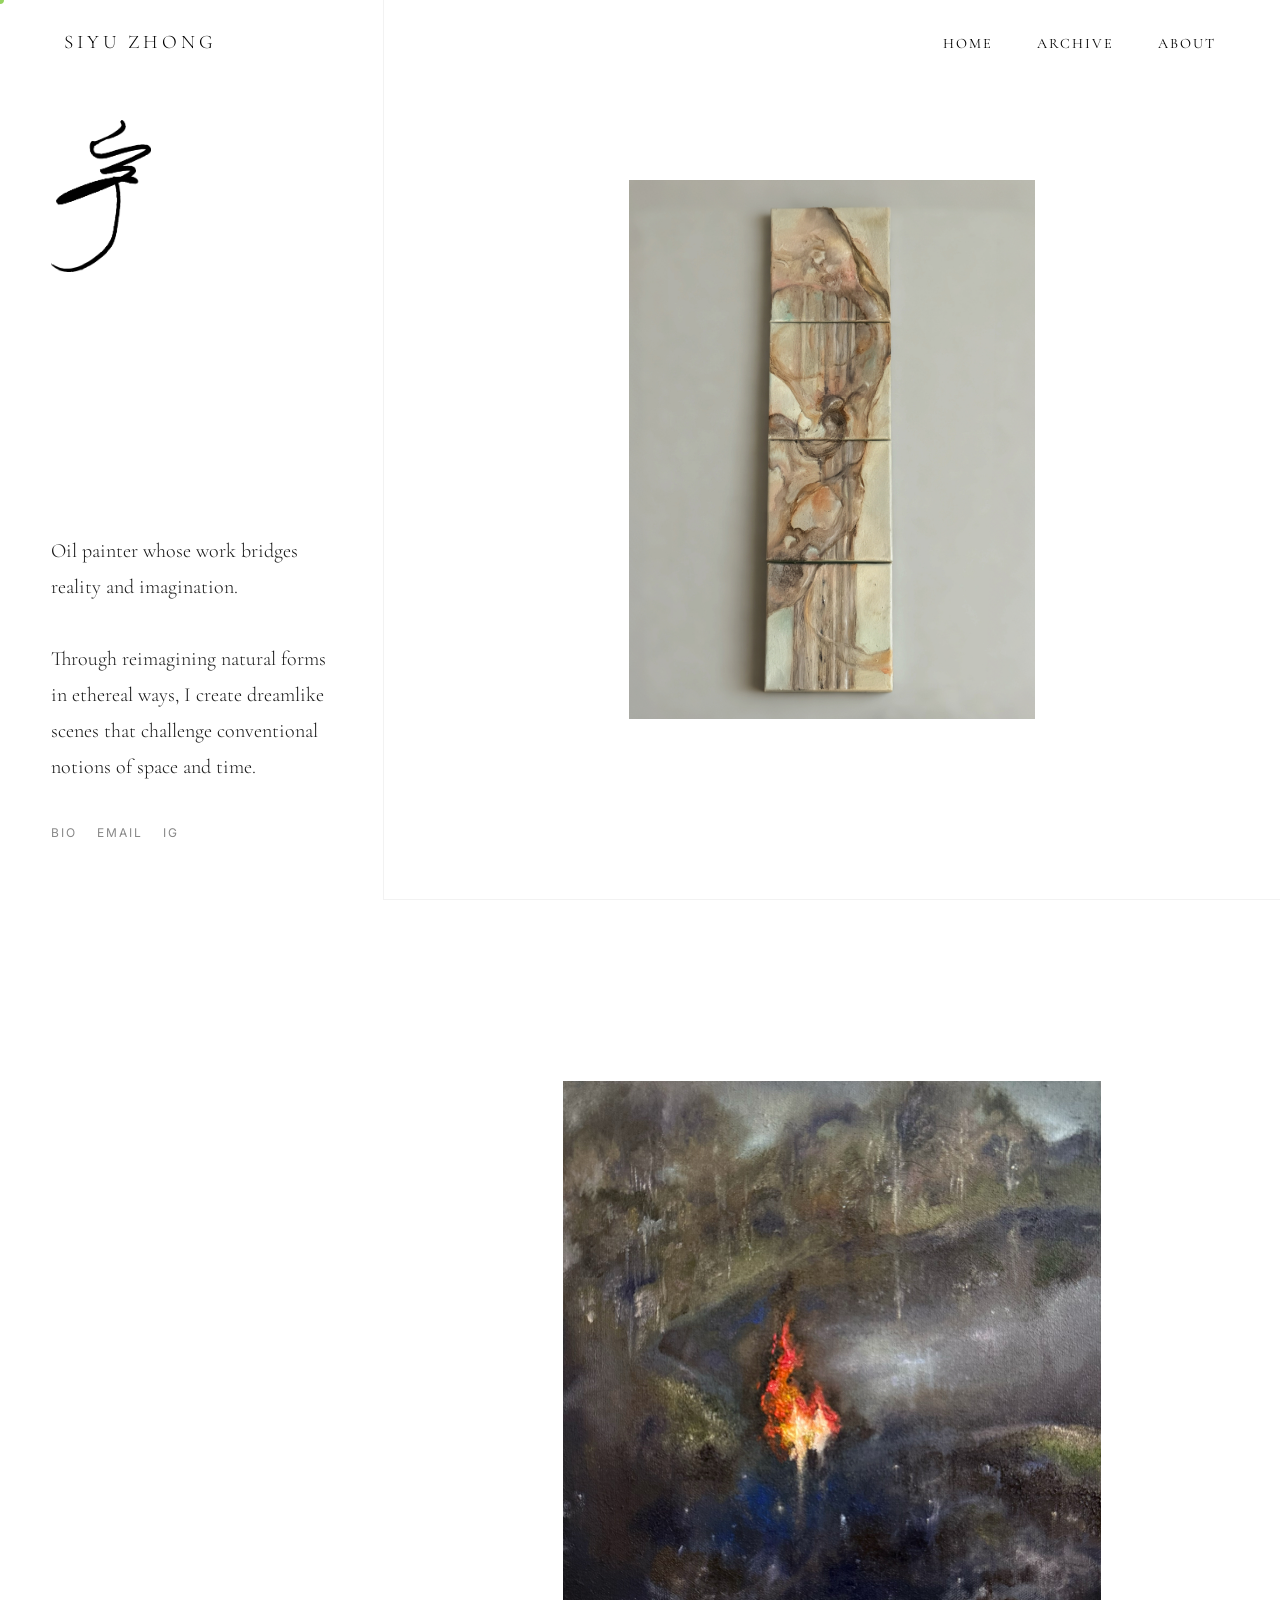
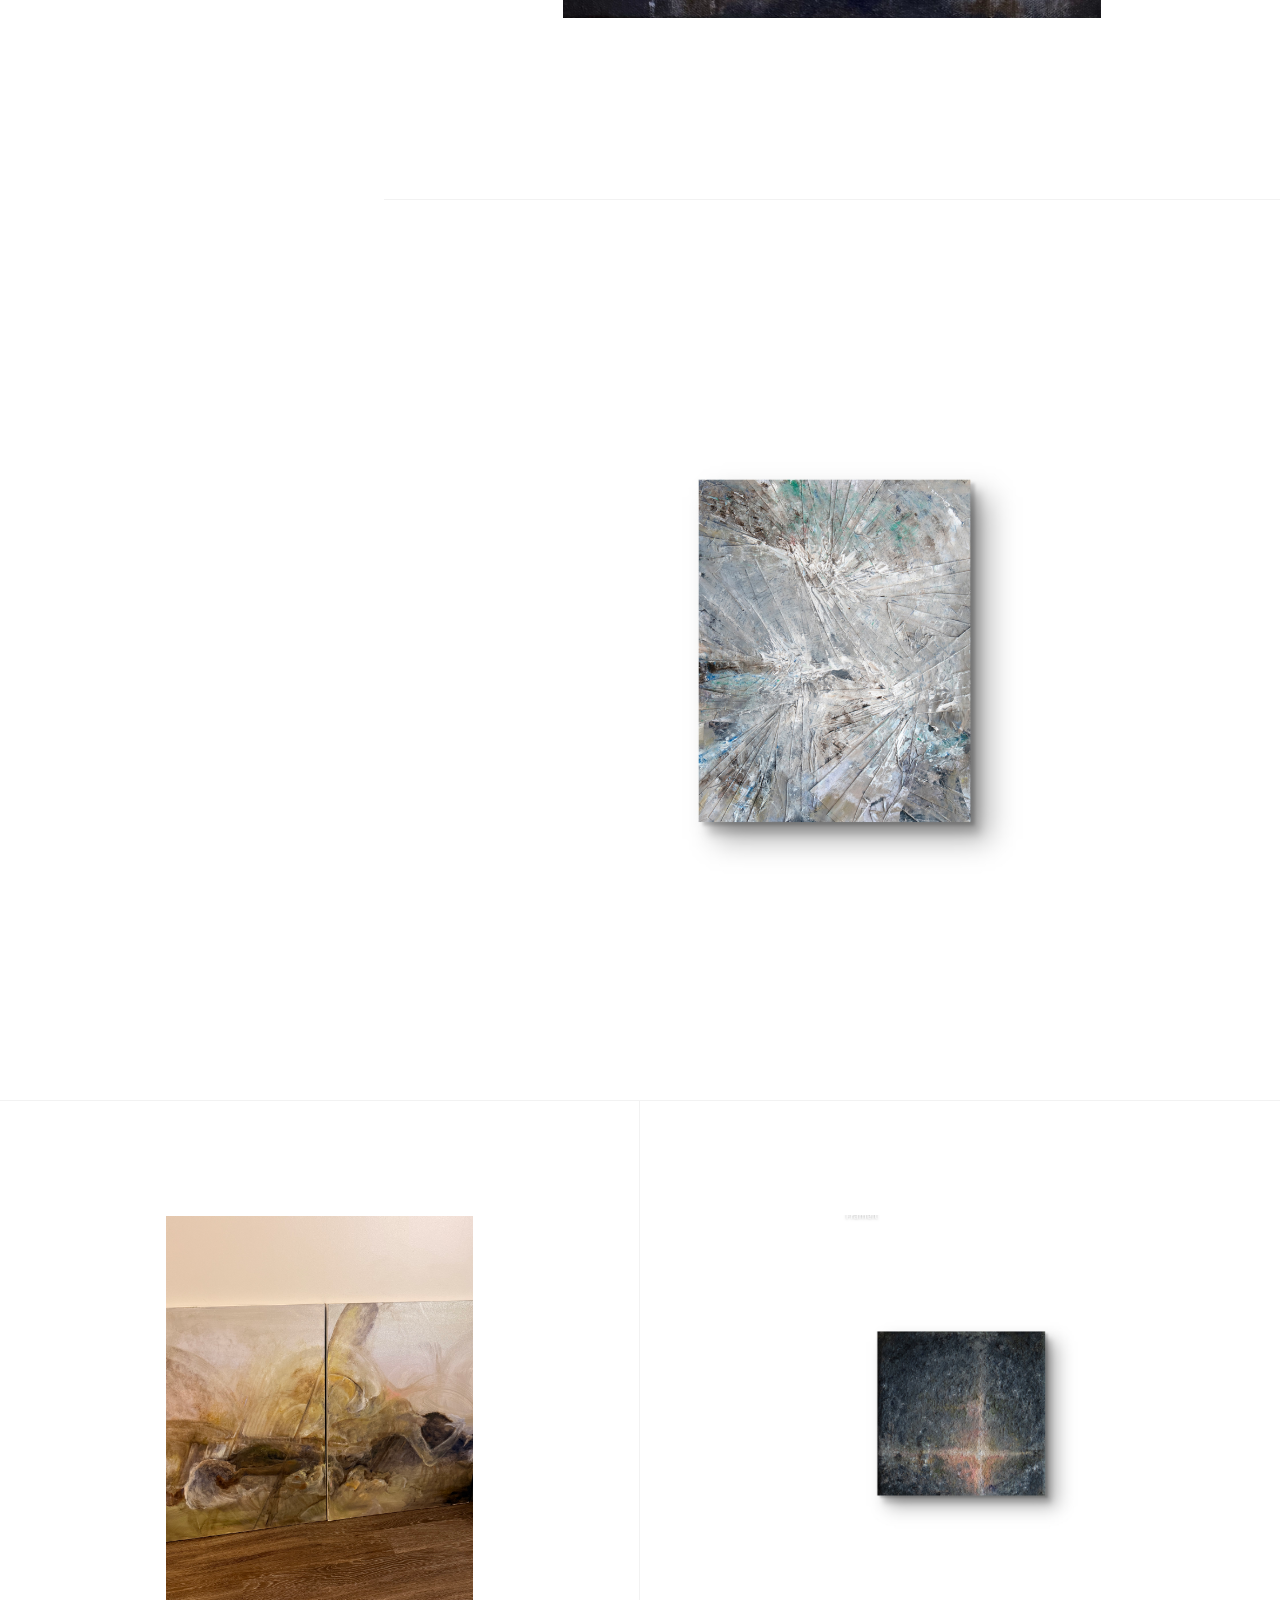
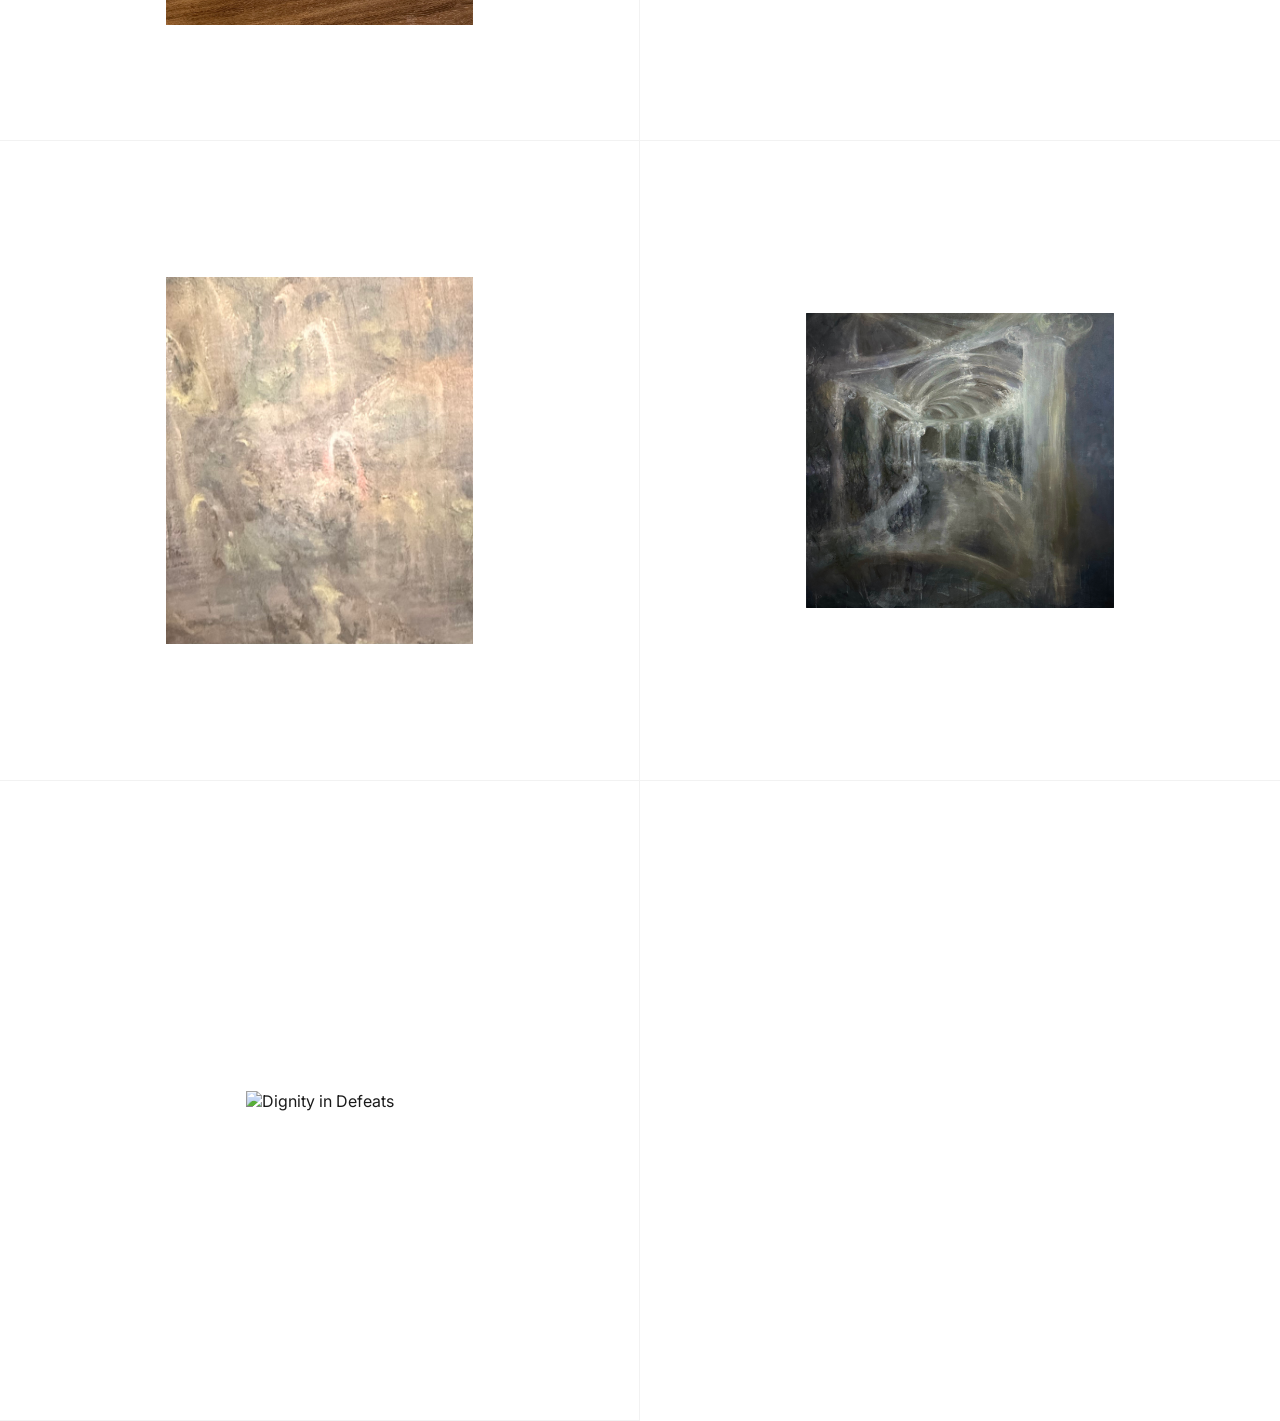
==== gallery.html @ e7efe24b "first commit" ====
<!DOCTYPE html>
<html lang="zh-CN">
<head>
    <meta charset="UTF-8">
    <meta name="viewport" content="width=device-width, initial-scale=1.0">
    <title>Siyu Zhong | Archive</title>
    <link href="https://fonts.googleapis.com/css2?family=Cormorant+Garamond:ital,wght@0,300;0,400;1,300;1,400&family=Inter:wght@300;400&display=swap" rel="stylesheet">
    <link rel="stylesheet" href="style.css">
</head>
<body class="gallery-page">

    <nav class="top-nav">
        <div class="logo">SIYU ZHONG</div>
        <div class="nav-links">
            <a href="index.html">HOME</a>
            <a href="gallery.html" class="transition-link">ARCHIVE</a>
            <a href="index.html#about">ABOUT</a>
        </div>
    </nav>

    <div class="archive-top-section">
        
        <aside class="archive-sidebar">
            <div class="signature-mark">
                <img src="signature.png" alt="Siyu Signature" style="max-width: 100px;">
            </div>
      
            <div class="sidebar-bottom">
                <p class="artist-bio-short">
                    Oil painter whose work bridges reality and imagination.
                    <br><br>
                    Through reimagining natural forms in ethereal ways, I create dreamlike scenes that challenge conventional notions of space and time.
                </p>
                <div class="sidebar-links">
                    <a href="index.html#about">Bio</a>
                    <a href="mailto:hello@siyuzhong.com">Email</a>
                    <a href="#">IG</a>
                </div>
            </div>
        </aside>

        <main class="archive-featured">
            <div class="featured-item">
                <div class="image-wrapper"><img src="Bone and Iris.JPG" alt="Bone and Iris"></div>
                <span class="gallery-caption">Bone and Iris</span>
            </div>
            <div class="featured-item">
                <div class="image-wrapper"><img src="In Rememberance of the Family.jpg" alt="In Remembrance"></div>
                <span class="gallery-caption">In Rememberance of the Family</span>
            </div>
            <div class="featured-item">
                <div class="image-wrapper"><img src="Mud Ice.JPG" alt="Mud Ice"></div>
                <span class="gallery-caption">Mud Ice</span>
            </div>
        </main>

    </div>

    <section class="gallery-grid-container">
        
        <div class="grid-item">
            <div class="image-wrapper"><img src="new death.jpg" alt="New Death"></div>
            <span class="gallery-caption">New Death</span>
        </div>
        <div class="grid-item">
            <div class="image-wrapper"><img src="Pale star 1.JPG" alt="Pale star 1"></div>
            <span class="gallery-caption">Pale star 1</span>
        </div>
        <div class="grid-item">
            <div class="image-wrapper"><img src="texture.jpg" alt="Texture"></div>
            <span class="gallery-caption">texture</span>
            
        </div>
        <div class="grid-item">
            <div class="image-wrapper"><img src="Arches.jpg" alt="Arches"></div>
            <span class="gallery-caption">Arches</span>
        </div>
        <div class="grid-item">
            <div class="image-wrapper"><img src="Dignity in Defeats.jpg" alt="Dignity in Defeats"></div>
            <span class="gallery-caption">Dignity in Defeats</span>
        </div>

    </section>

    <script src="fluid-cursor.js"></script>
    <script>
    document.addEventListener('DOMContentLoaded', () => {
        // Create the cursor and its 3 ripple layers
        const ripple = document.createElement('div');
        ripple.classList.add('ripple-cursor');
        // Add 3 spans inside to act as the multi-layer ripples
        ripple.innerHTML = '<span></span><span></span><span></span>';
        document.body.appendChild(ripple);

        // Make the ripple element follow the mouse perfectly centered
        document.addEventListener('mousemove', (e) => {
            ripple.style.left = e.clientX + 'px';
            ripple.style.top = e.clientY + 'px';
        });

        // Find all clickable things (links and artwork cells)
        const interactables = document.querySelectorAll('a, .grid-item, .featured-item');
        
        // Turn the multi-ripple on when entering, off when leaving
        interactables.forEach(el => {
            el.addEventListener('mouseenter', () => {
                ripple.classList.add('active');
            });
            el.addEventListener('mouseleave', () => {
                ripple.classList.remove('active');
            });
        });
    });
</script>
</body>
</html>
---- style.css ----
:root {
    --bg-color: #FAFAFA;
    --text-dark: #1A1A1A;
    --text-muted: #888888;
    --font-serif: 'Cormorant Garamond', serif;
    --font-sans: 'Inter', sans-serif;
}

* { margin: 0; padding: 0; box-sizing: border-box; }

body { background-color: var(--bg-color); color: var(--text-dark); font-family: var(--font-sans); overflow-x: hidden; }

/* 导航栏 */
.top-nav { position: fixed; top: 0; left: 0; width: 100%; display: flex; justify-content: space-between; align-items: center; padding: 30px 5vw; z-index: 100; mix-blend-mode: difference; color: white; }
.logo { font-family: var(--font-serif); font-size: 1.2rem; letter-spacing: 4px; font-weight: 300;}
.nav-links a { 
    font-family: var(--font-serif); /* Changed to your elegant Serif font */
    font-size: 0.9rem; /* Slightly larger for readability */
    letter-spacing: 2px; 
    text-transform: uppercase;
    color: white; 
    text-decoration: none; 
    margin-left: 40px; 
    transition: opacity 0.3s ease;
}

.nav-links a:hover {
    opacity: 0.6; /* Adds a subtle fade when hovered */
}
/* =========================================
   首页 Hero 
   ========================================= */
.hero { position: relative; width: 100vw; height: 100vh; display: flex; justify-content: center; align-items: center; overflow: hidden; background: #fff;}
#inkCanvas { position: absolute; top: 0; left: 0; width: 100%; height: 100%; z-index: 1; }

.hero-content { 
    position: relative; 
    z-index: 2; 
    text-align: center; 
    pointer-events: none; 
    /* 平滑过渡消失/出现 */
    transition: opacity 0.8s ease, transform 0.8s ease; 
}

/* 当用户往下滚动时触发此类名 */
.hero-content.scrolled-out {
    opacity: 0;
    transform: translateY(-20px);
}

.artist-name { 
    font-family: var(--font-serif); 
    font-size: 2.2rem; /* 变小 */
    font-weight: 300; 
    letter-spacing: 8px; /* 增加字间距，显得更精致 */
    text-transform: uppercase;
    margin-bottom: 1.5rem; 
    color: #222;
}

.hero-quote { 
    font-family: var(--font-serif); 
    font-size: 1.1rem; /* 变小 */
    font-style: italic;
    font-weight: 300;
    line-height: 2; 
    letter-spacing: 2px;
    color: #777; /* 颜色变淡，更有呼吸感 */
}

/* 优雅的向下滚动细线动画 */
.scroll-indicator {
    margin-top: 60px;
    display: flex;
    justify-content: center;
    align-items: center;
    height: 80px; /* 控制线条总高度 */
}

.scroll-line {
    width: 1px;
    height: 100%;
    background-color: rgba(0, 0, 0, 0.1); /* 浅色轨道 */
    position: relative;
    overflow: hidden;
}

.scroll-line::after {
    content: '';
    position: absolute;
    top: 0;
    left: 0;
    width: 100%;
    height: 50%;
    background-color: rgba(75, 75, 75, 0.6); /* 深色流动线段 */
    /* 循环动画 */
    animation: scrollLineLoop 2s infinite cubic-bezier(0.65, 0, 0.35, 1);
}

@keyframes scrollLineLoop {
    0% { top: -50%; }
    100% { top: 100%; }
}

/* =========================================
   空间画廊 (保持不变)
   ========================================= */
.spatial-gallery-section { 
    position: relative; 
    width: 100vw; 
    height: 100vh; 
    background: #f5f3ef; /* Lighter, warm color, almost white */
    overflow: hidden; 
    cursor: grab; 
}
.spatial-gallery-section:active { cursor: grabbing; }
.gallery-instructions { position: absolute; top: 30px; left: 50%; transform: translateX(-50%); z-index: 10; font-size: 0.75rem; letter-spacing: 2px; color: #777; pointer-events: none; text-transform: uppercase;}
.viewport { width: 100%; height: 100%; perspective: 1000px; }
.world { position: relative; width: 100%; height: 100%; transform-style: preserve-3d; transform-origin: center center; transition: transform 0.1s ease-out; }

.artwork { position: absolute; top: 50%; left: 50%; display: flex; flex-direction: column; align-items: center; cursor: pointer; will-change: transform; }
.artwork img { max-height: 50vh; max-width: 40vw; object-fit: contain; box-shadow: 0 20px 50px rgba(0,0,0,0.1); transition: transform 0.4s ease, box-shadow 0.4s ease; pointer-events: none; }
.artwork:hover img { transform: translateY(-10px) scale(1.02); box-shadow: 0 30px 60px rgba(0,0,0,0.15); }
.artwork .caption { font-family: var(--font-serif); margin-top: 15px; font-size: 1.1rem; font-style: italic; opacity: 0; transition: opacity 0.4s ease; color: #444;}
.artwork:hover .caption { opacity: 1; }

/* =========================================
   About 区域 (保持不变)
   ========================================= */
.about-section { padding: 150px 10vw 120px 10vw; background-color: var(--bg-color); display: flex; justify-content: center; }
.about-container { max-width: 760px; text-align: center; }
.section-title { font-family: var(--font-serif); font-size: 2.2rem; margin-bottom: 3rem; font-style: italic; font-weight: 300;}
.about-container p { font-family: var(--font-serif); font-size: 1.25rem; line-height: 1.8; color: var(--text-dark); margin-bottom: 2rem; text-align: justify; font-weight: 300;}
.contact-info { margin-top: 100px; padding-top: 60px; border-top: 1px solid rgba(0, 0, 0, 0.05); }
.email-link { display: block; font-family: var(--font-serif); font-size: 2rem; font-style: italic; color: var(--text-dark); text-decoration: none; margin-bottom: 40px; transition: opacity 0.3s ease; }
.email-link:hover { opacity: 0.5; }
.social-links { display: flex; justify-content: center; gap: 40px; }
.social-links a { font-family: var(--font-sans); font-size: 0.75rem; letter-spacing: 2px; color: var(--text-muted); text-decoration: none; text-transform: uppercase; transition: color 0.3s ease; }
.social-links a:hover { color: var(--text-dark); }
.reveal-text { opacity: 0; transform: translateY(30px); transition: opacity 1s ease-out, transform 1s ease-out; }
.reveal-text.active { opacity: 1; transform: translateY(0); }

/* =========================================
   画作详情弹窗 (保持不变)
   ========================================= */
.artwork-modal { position: fixed; top: 0; left: 0; width: 100vw; height: 100vh; background-color: #FFFFFF; z-index: 1000; display: flex; opacity: 0; pointer-events: none; transition: opacity 0.5s ease; }
.artwork-modal.active { opacity: 1; pointer-events: auto; }
.close-modal-btn { position: absolute; top: 40px; right: 5vw; background: none; border: none; font-family: var(--font-sans); font-size: 0.75rem; letter-spacing: 2px; color: var(--text-dark); cursor: pointer; z-index: 1001; transition: opacity 0.3s ease; text-transform: uppercase;}
.close-modal-btn:hover { opacity: 0.5; }
.modal-split-container { display: flex; width: 100%; height: 100%; }
.modal-left { flex: 1.2; height: 100%; display: flex; justify-content: center; align-items: center; padding: 60px; background-color: #FAFAFA; }
.modal-left img { max-width: 100%; max-height: 85vh; object-fit: contain; box-shadow: 0 30px 60px rgba(0,0,0,0.08); }
.modal-right { flex: 0.8; height: 100%; display: flex; flex-direction: column; justify-content: center; padding: 60px 8vw 60px 4vw; }
.modal-title { font-family: var(--font-serif); font-size: 2.2rem; font-style: italic; font-weight: 300; margin-bottom: 60px; color: var(--text-dark); }
.info-table { width: 100%; border-top: 1px solid rgba(0,0,0,0.05); }
.info-row { display: flex; padding: 20px 0; border-bottom: 1px solid rgba(0,0,0,0.05); font-family: var(--font-sans); font-size: 0.85rem; letter-spacing: 1px;}
.info-label { flex: 1; color: var(--text-muted); text-transform: uppercase; font-size: 0.75rem;}
.info-value { flex: 2; color: var(--text-dark); }

@media (max-width: 900px) {
    .modal-split-container { flex-direction: column; overflow-y: auto; }
    .modal-left { padding: 80px 20px 40px 20px; flex: none; height: auto; }
    .modal-right { padding: 40px 20px 80px 20px; flex: none; }
    .close-modal-btn { background: rgba(255,255,255,0.9); padding: 10px 15px; border-radius: 50px; }
}

/* =========================================
   Fluid Cursor Overlay
   ========================================= */
#fluidCursor {
    position: fixed;
    top: 0;
    left: 0;
    width: 100vw;
    height: 100vh;
    pointer-events: none; /* Let clicks pass through to the website */
    z-index: 9999; /* Keep it above everything but the modal */
    mix-blend-mode: multiply; /* Gives it an inky, watercolor blend */
}
/* =========================================
   Structured Gallery Page Layout (Hybrid Layout)
   ========================================= */
body.gallery-page {
    display: block; /* Switched to block so sections stack vertically */
    background-color: #FFFFFF; 
    overflow-x: hidden;
}

/* 1. Top Section Wrapper */
.archive-top-section {
    display: flex;
    width: 100vw;
    border-bottom: 1px solid rgba(0,0,0,0.05); /* Divider before the grid starts */
}

/* 2. Sticky Sidebar */
.archive-sidebar {
    width: 30vw;
    height: 100vh;
    position: sticky; /* Keeps it on screen while the right side scrolls */
    top: 0;
    padding: 120px 4vw 60px 4vw; /* 120px top padding ensures it sits below the top nav */
    display: flex;
    flex-direction: column;
    justify-content: space-between;
    border-right: 1px solid rgba(0,0,0,0.05);
    background-color: #FFFFFF;
}

/* Updated Typography to match 'About' section in index.html */
.artist-bio-short {
    font-family: var(--font-serif);
    font-size: 1.25rem;
    line-height: 1.8;
    color: var(--text-dark);
    margin-bottom: 40px;
    font-weight: 300;
}

.sidebar-links {
    display: flex;
    gap: 20px;
}

.sidebar-links a {
    font-family: var(--font-sans);
    font-size: 0.75rem;
    text-transform: uppercase;
    letter-spacing: 2px;
    color: var(--text-muted);
    text-decoration: none;
    transition: color 0.3s ease;
}

.sidebar-links a:hover {
    color: var(--text-dark);
}

/* 3. Featured Scrollable Column (First 3 Artworks) */
.archive-featured {
    width: 70vw;
    display: flex;
    flex-direction: column;
}

.featured-item {
    width: 100%;
    min-height: 100vh; /* Ensures each artwork gets full screen focus */
    display: flex;
    justify-content: center;
    align-items: center;
    padding: 120px 5vw;
    border-bottom: 1px solid rgba(0,0,0,0.05);
}

.featured-item:last-child {
    border-bottom: none; /* Prevents double borders where the grid starts */
}

/* 4. The 2-Column Grid (Remaining Artworks) */
.gallery-grid-container {
    width: 100vw;
    display: grid;
    grid-template-columns: repeat(2, 1fr);
}

.grid-item {
    border-bottom: 1px solid rgba(0,0,0,0.05);
    border-right: 1px solid rgba(0,0,0,0.05);
    padding: 100px; 
    display: flex;
    justify-content: center;
    align-items: center;
    aspect-ratio: 1 / 1; 
}

.grid-item:nth-child(2n) {
    border-right: none;
}

/* 5. Shared Image Styling */
.image-wrapper {
    width: 100%;
    height: 100%;
    display: flex;
    justify-content: center;
    align-items: center;
}

.image-wrapper img {
    max-width: 70%;
    max-height: 60vh; /* Prevents extremely tall paintings from overflowing */
    object-fit: contain;
    /* box-shadow: 0 15px 40px rgba(0,0,0,0.06); */
    transition: transform 0.6s cubic-bezier(0.165, 0.84, 0.44, 1);
}

.image-wrapper:hover img {
    transform: scale(1.05); 
}

/* 6. Responsive Adjustments for Mobile */
@media (max-width: 900px) {
    .archive-top-section { flex-direction: column; }
    .archive-sidebar { 
        width: 100%; 
        height: auto; 
        position: relative; /* Turns off sticky on mobile */
        padding: 120px 5vw 60px 5vw; 
        border-right: none; 
        border-bottom: 1px solid rgba(0,0,0,0.05); 
    }
    .archive-featured { width: 100%; }
    .gallery-grid-container { grid-template-columns: 1fr; }
    .grid-item { 
        border-right: none; 
        aspect-ratio: auto; 
        min-height: 80vh; 
        padding: 60px 5vw; 
    }
}
/* =========================================
   Artwork Hover Captions
   ========================================= */
.featured-item, .grid-item {
    position: relative; /* This anchors the caption to the bottom-left of the cell */
}

.gallery-caption {
    position: absolute;
    bottom: 40px;
    left: 40px;
    font-family: var(--font-serif);
    font-style: italic;
    font-size: 1.1rem;
    color: var(--text-muted);
    letter-spacing: 1px;
    opacity: 0;
    transform: translateX(-15px); /* Starts slightly to the left */
    transition: opacity 0.5s ease, transform 0.5s cubic-bezier(0.165, 0.84, 0.44, 1);
    pointer-events: none; /* Prevents the text from interfering with the mouse hover */
    z-index: 10;
}

/* Trigger the caption to appear when hovering over the cell */
.featured-item:hover .gallery-caption,
.grid-item:hover .gallery-caption {
    opacity: 1;
    transform: translateX(0); /* Slides into place smoothly */
}

/* =========================================
   Rippling Interactive Cursor (Multi-Layer)
   ========================================= */
a:hover, .featured-item:hover, .grid-item:hover {
    cursor: none;
}

.ripple-cursor {
    position: fixed;
    top: 0;
    left: 0;
    width: 8px; /* Much smaller initial dot */
    height: 8px;
    background-color: #95d35f; /* Matches the dark ink */
    border-radius: 50%;
    pointer-events: none;
    transform: translate(-50%, -50%);
    z-index: 999999;
    transition: opacity 0.5s ease;
}

/* The invisible rings inside the cursor waiting to ripple */
.ripple-cursor span {
    position: absolute;
    top: 50%;
    left: 50%;
    width: 100%;
    height: 100%;
    border: 0.6px solid #d35656; /* Matches the ink color */
    border-radius: 50%;
    transform: translate(-50%, -50%);
    opacity: 0;
}

/* When hovering over an artwork/link, animate the rings with staggered delays */
.ripple-cursor.active span:nth-child(1) {
    animation: multiRipple 3s infinite cubic-bezier(0.165, 0.84, 0.44, 1);
    animation-delay: 0s;
}

.ripple-cursor.active span:nth-child(2) {
    animation: multiRipple 3s infinite cubic-bezier(0.165, 0.84, 0.44, 1);
    animation-delay: 0.8s; /* Second ripple starts slightly later */
}

.ripple-cursor.active span:nth-child(3) {
    animation: multiRipple 3s infinite cubic-bezier(0.165, 0.84, 0.44, 1);
    animation-delay: 1.3s; /* Third ripple starts last */
}

/* The expansion and fade effect */
@keyframes multiRipple {
    0% { 
        width: 8px; 
        height: 8px; 
        opacity: 0.6; 
    }
    100% { 
        width: 60px; /* How large the ripple gets */
        height: 60px; 
        opacity: 0; 
    }
}

/* =========================================
   Page Transition Overlay
   ========================================= */
.page-transition-overlay {
    position: fixed;
    top: 0;
    left: 0;
    width: 100vw;
    height: 100vh;
    background-color: #FAFAFA; /* Matches your pure/warm white */
    z-index: 999999; /* Above absolutely everything */
    pointer-events: none; /* Allows clicking through when invisible */
    opacity: 1; /* Starts opaque on load */
    transition: opacity 0.5s cubic-bezier(0.65, 0, 0.35, 1);
}

.page-transition-overlay.hidden {
    opacity: 0;
}
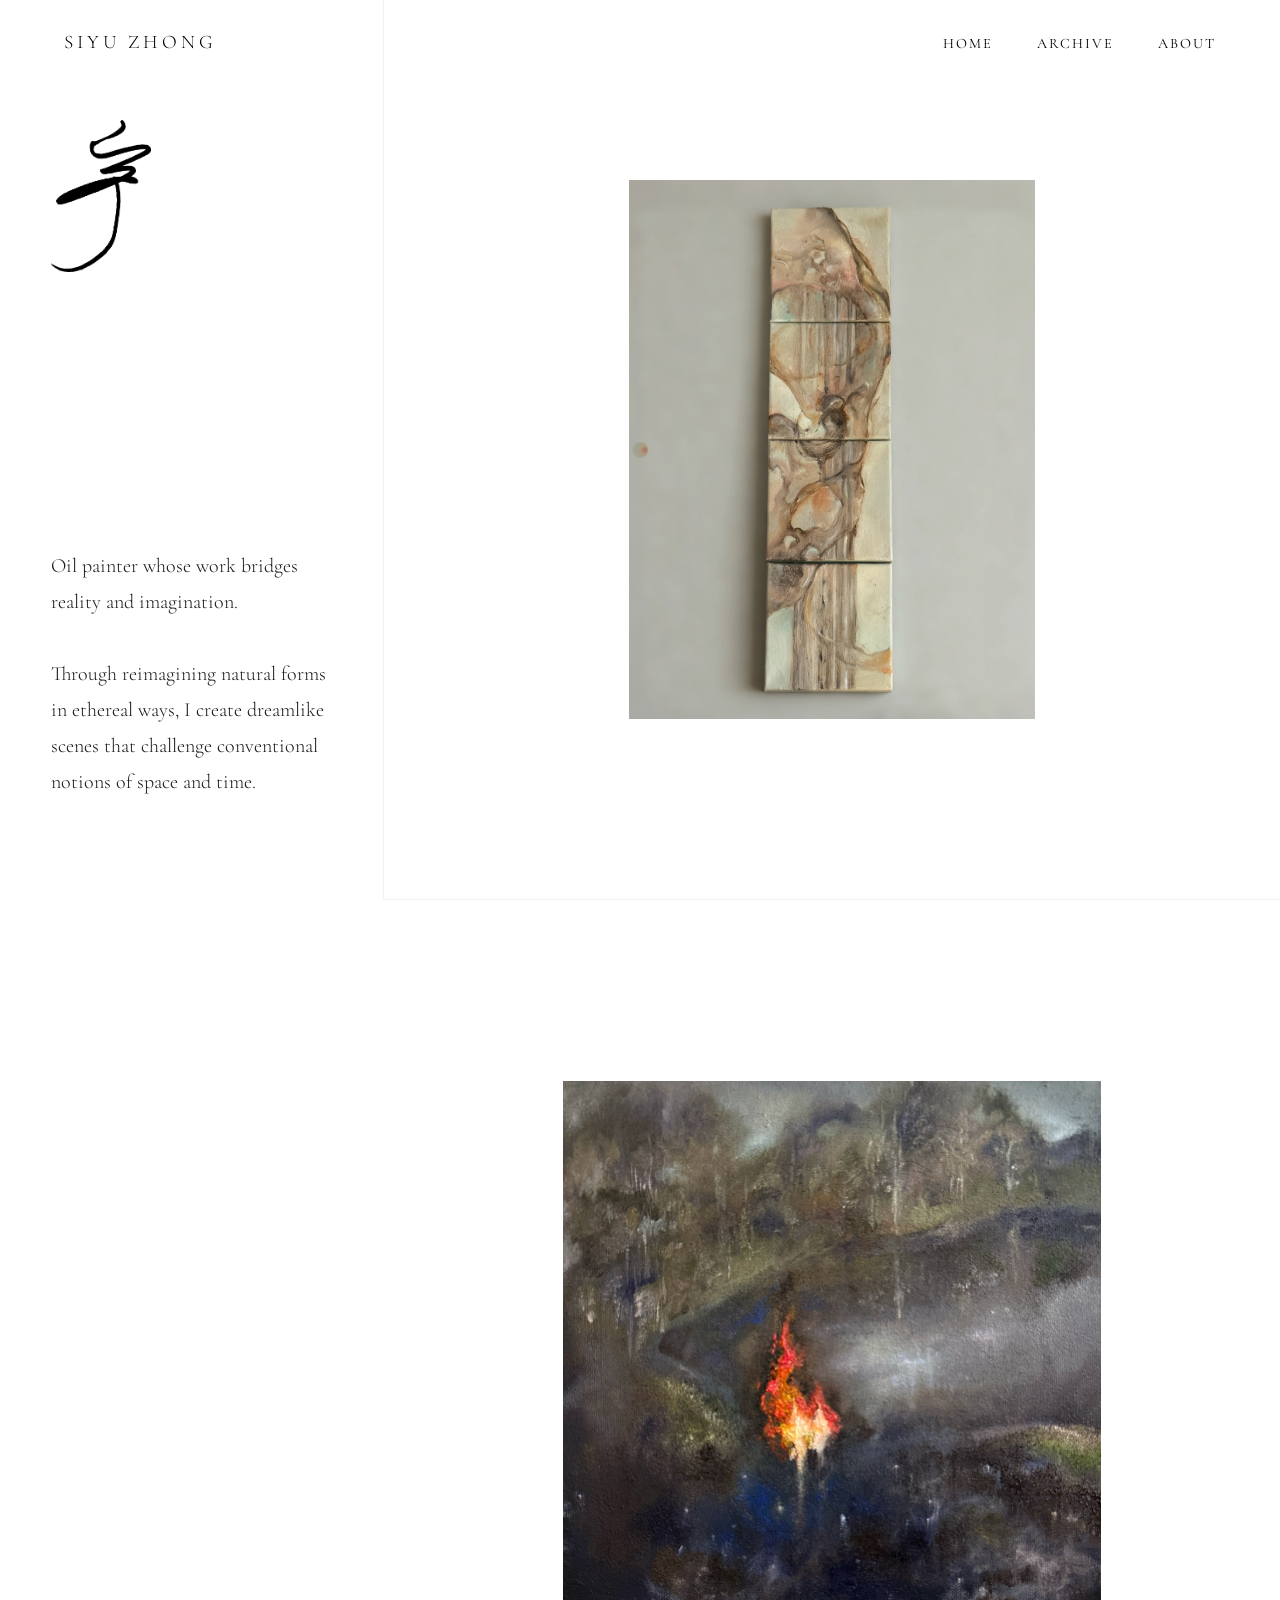
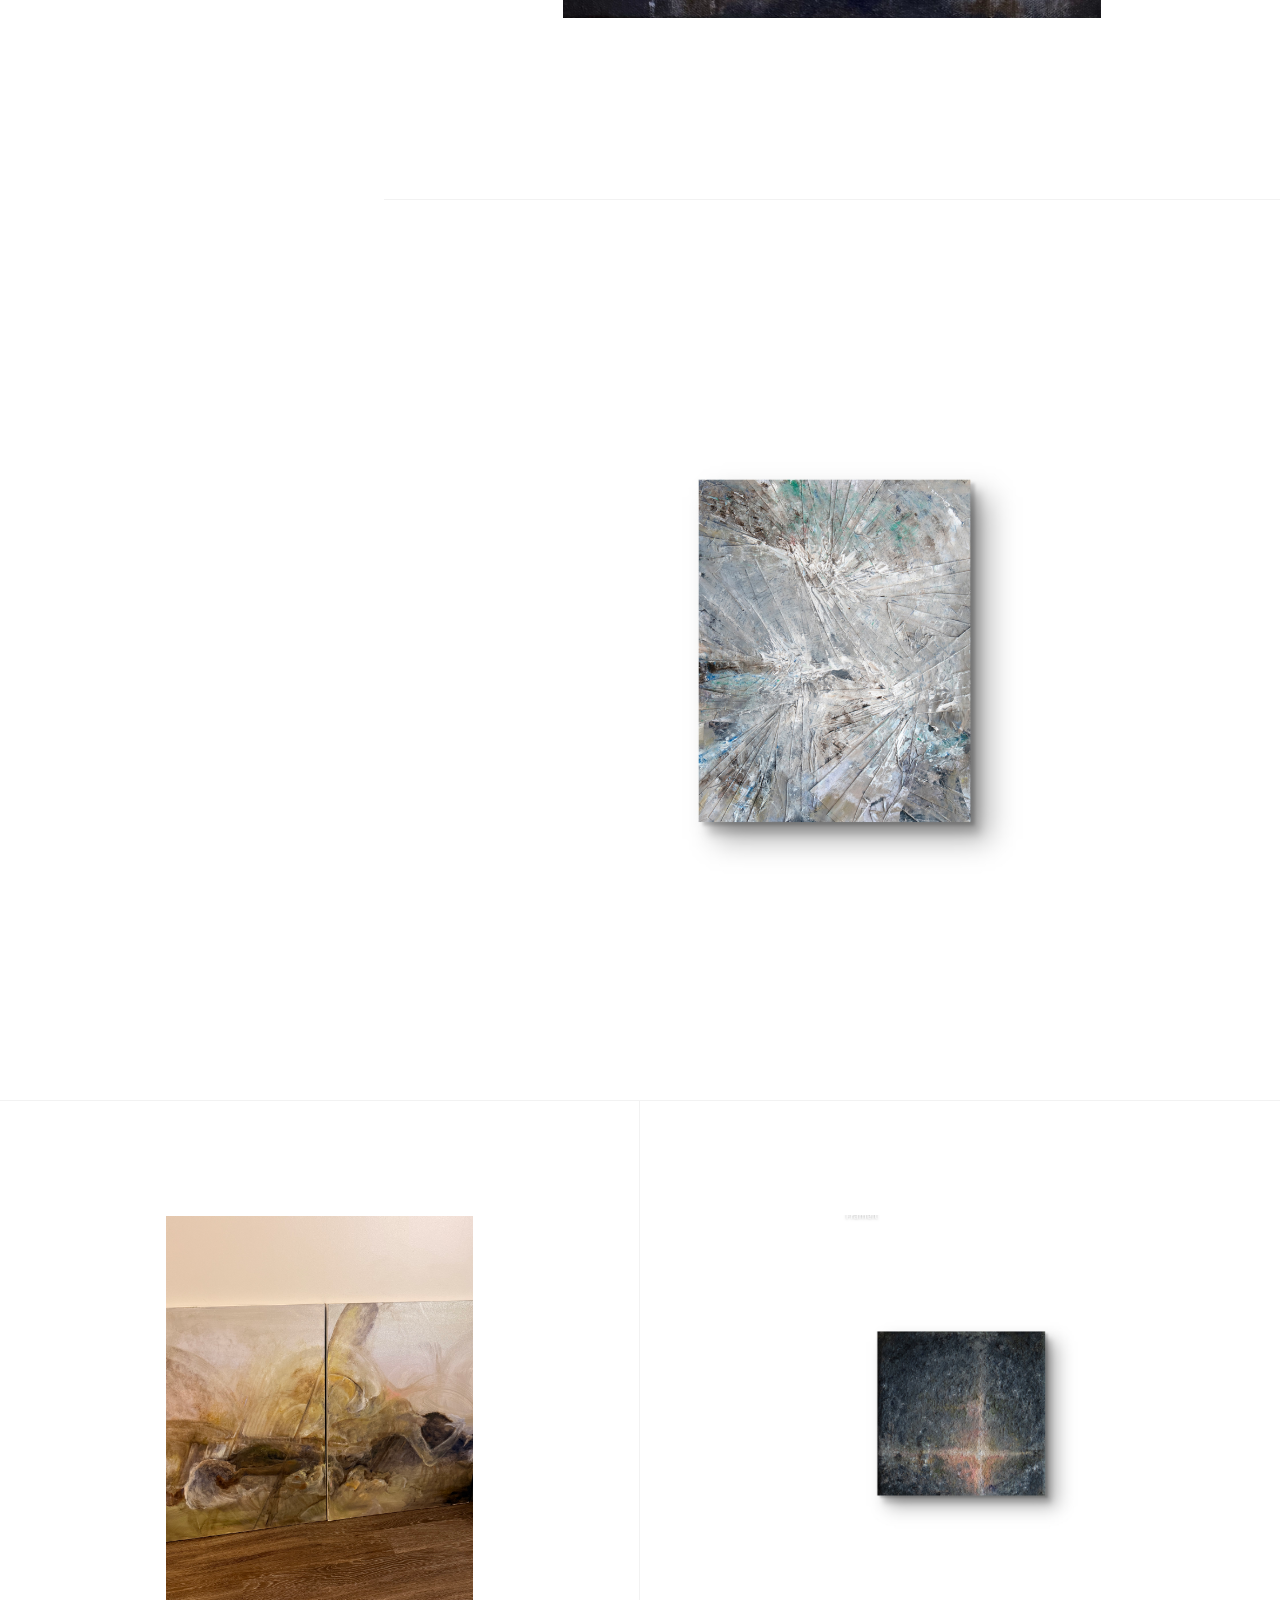
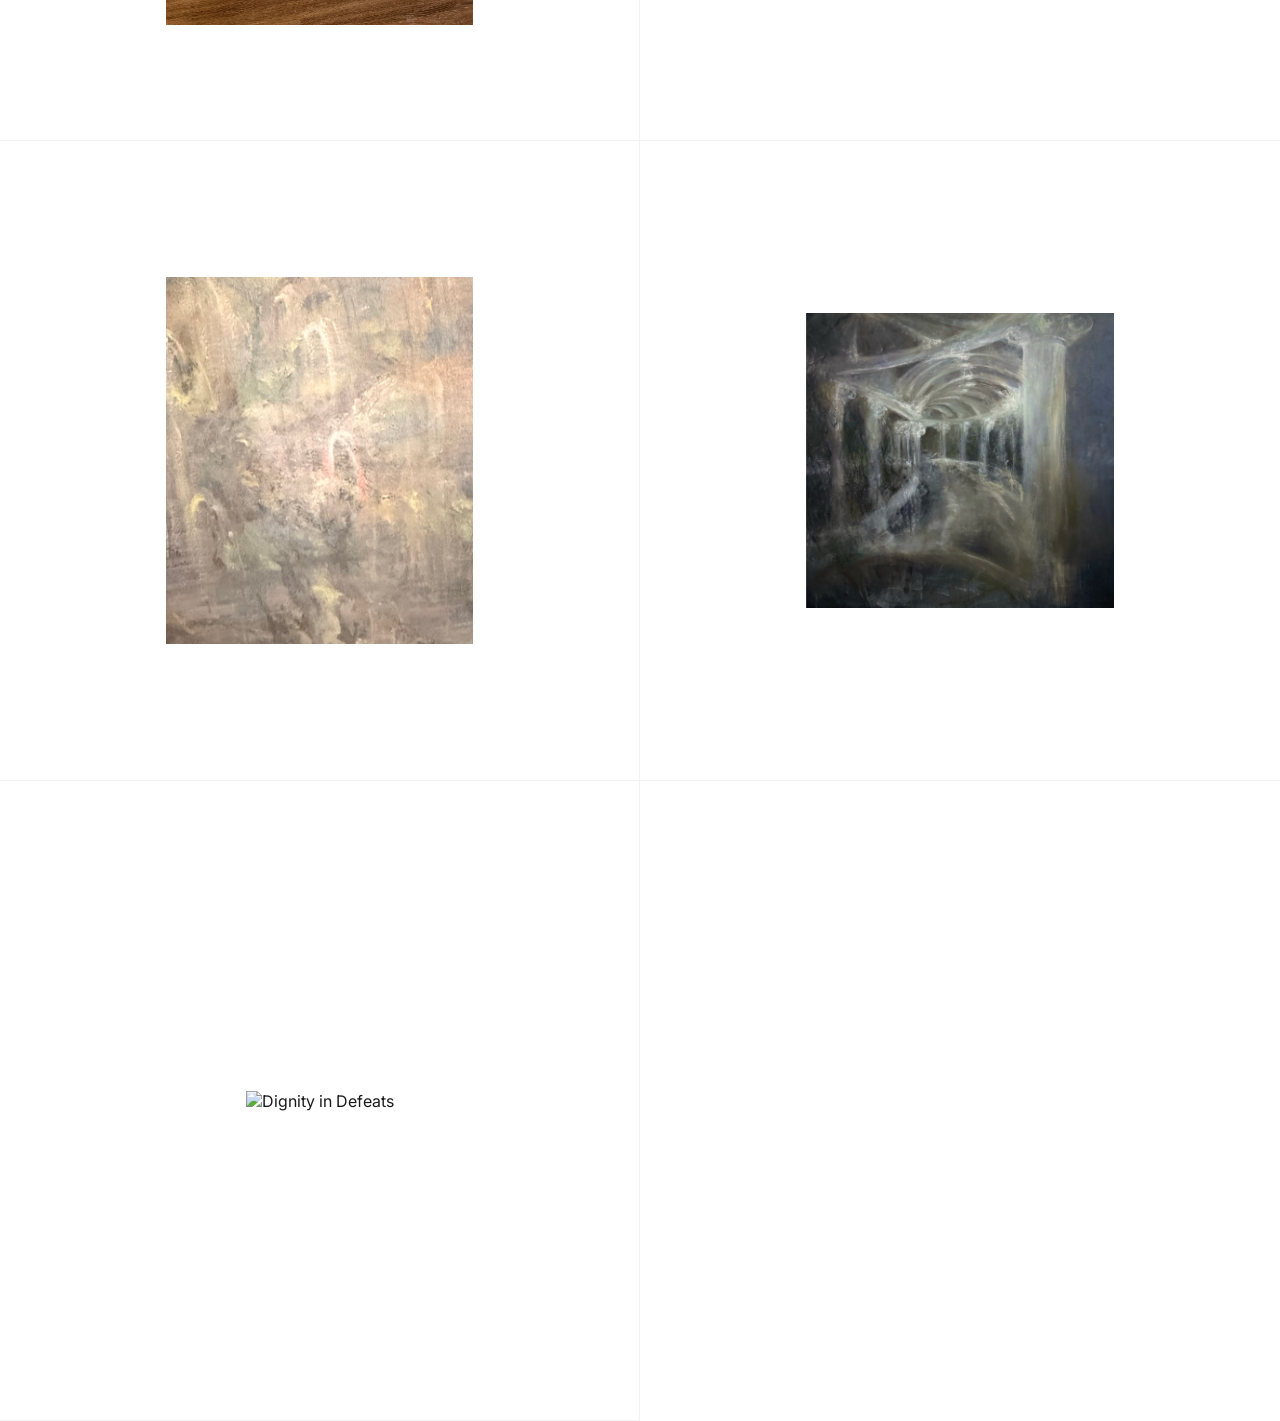
==== commit eecf6a60: "update homepage" ====
--- a/gallery.html
+++ b/gallery.html
@@ -31,24 +31,23 @@
                     <br><br>
                     Through reimagining natural forms in ethereal ways, I create dreamlike scenes that challenge conventional notions of space and time.
                 </p>
-                <div class="sidebar-links">
-                    <a href="index.html#about">Bio</a>
-                    <a href="mailto:hello@siyuzhong.com">Email</a>
-                    <a href="#">IG</a>
-                </div>
             </div>
         </aside>
 
         <main class="archive-featured">
-            <div class="featured-item">
+            <div class="featured-item artwork-trigger" 
+                data-title="Bone and Iris" 
+                data-medium="Oil on Canvas" 
+                data-size="40 in x 15 in" 
+                data-year="2024">
                 <div class="image-wrapper"><img src="Bone and Iris.JPG" alt="Bone and Iris"></div>
                 <span class="gallery-caption">Bone and Iris</span>
             </div>
-            <div class="featured-item">
+            <div class="featured-item artwork-trigger">
                 <div class="image-wrapper"><img src="In Rememberance of the Family.jpg" alt="In Remembrance"></div>
                 <span class="gallery-caption">In Rememberance of the Family</span>
             </div>
-            <div class="featured-item">
+            <div class="featured-item artwork-trigger">
                 <div class="image-wrapper"><img src="Mud Ice.JPG" alt="Mud Ice"></div>
                 <span class="gallery-caption">Mud Ice</span>
             </div>
@@ -58,59 +57,85 @@
 
     <section class="gallery-grid-container">
         
-        <div class="grid-item">
+        <div class="grid-item artwork-trigger"
+            data-title="New Death" 
+            data-medium="Oil on Canvas / Diptych" 
+            data-size="72 in x 48 in" 
+            data-year="2024">
             <div class="image-wrapper"><img src="new death.jpg" alt="New Death"></div>
             <span class="gallery-caption">New Death</span>
         </div>
-        <div class="grid-item">
+        
+        <div class="grid-item artwork-trigger"
+            data-title="Pale star" 
+            data-medium="Oil on Canvas / Diptych" 
+            data-size="72 in x 48 in" 
+            data-year="2024">
             <div class="image-wrapper"><img src="Pale star 1.JPG" alt="Pale star 1"></div>
             <span class="gallery-caption">Pale star 1</span>
         </div>
-        <div class="grid-item">
+        <div class="grid-item artwork-trigger"
+            data-title="Texture" 
+            data-medium="Oil on Canvas / Diptych" 
+            data-size="72 in x 48 in" 
+            data-year="2024">
             <div class="image-wrapper"><img src="texture.jpg" alt="Texture"></div>
             <span class="gallery-caption">texture</span>
             
         </div>
-        <div class="grid-item">
+        <div class="grid-item artwork-trigger"
+            data-title="Arches" 
+            data-medium="Oil on Canvas / Diptych" 
+            data-size="72 in x 48 in" 
+            data-year="2024">
             <div class="image-wrapper"><img src="Arches.jpg" alt="Arches"></div>
             <span class="gallery-caption">Arches</span>
         </div>
-        <div class="grid-item">
+        <div class="grid-item artwork-trigger"
+            data-title="Dignity in Defeats" 
+            data-medium="Oil on Canvas / Diptych" 
+            data-size="72 in x 48 in" 
+            data-year="2024">
             <div class="image-wrapper"><img src="Dignity in Defeats.jpg" alt="Dignity in Defeats"></div>
             <span class="gallery-caption">Dignity in Defeats</span>
         </div>
 
     </section>
 
+    <div class="artwork-modal" id="artworkModal">
+    <button class="close-modal-btn" id="closeModalBtn">CLOSE</button>
+    
+    <button class="carousel-nav prev-btn" id="prevBtn">&#8592;</button>
+    <button class="carousel-nav next-btn" id="nextBtn">&#8594;</button>
+
+    <div class="modal-split-container">
+        <div class="modal-left">
+            <img id="modalImg" src="" alt="Artwork Detail">
+        </div>
+        <div class="modal-right">
+            <div class="modal-info-content">
+                <h2 id="modalTitle" class="modal-title">Artwork Title</h2>
+                
+                <div class="info-table">
+                    <div class="info-row">
+                        <span class="info-label">Medium</span>
+                        <span class="info-value" id="modalMedium">Oil Painting</span>
+                    </div>
+                    <div class="info-row">
+                        <span class="info-label">Size</span>
+                        <span class="info-value" id="modalSize">60 in x 60 in</span>
+                    </div>
+                    <div class="info-row">
+                        <span class="info-label">Year</span>
+                        <span class="info-value" id="modalYear">2025</span>
+                    </div>
+                </div>
+            </div>
+        </div>
+    </div>
+</div>
+
     <script src="fluid-cursor.js"></script>
-    <script>
-    document.addEventListener('DOMContentLoaded', () => {
-        // Create the cursor and its 3 ripple layers
-        const ripple = document.createElement('div');
-        ripple.classList.add('ripple-cursor');
-        // Add 3 spans inside to act as the multi-layer ripples
-        ripple.innerHTML = '<span></span><span></span><span></span>';
-        document.body.appendChild(ripple);
-
-        // Make the ripple element follow the mouse perfectly centered
-        document.addEventListener('mousemove', (e) => {
-            ripple.style.left = e.clientX + 'px';
-            ripple.style.top = e.clientY + 'px';
-        });
-
-        // Find all clickable things (links and artwork cells)
-        const interactables = document.querySelectorAll('a, .grid-item, .featured-item');
-        
-        // Turn the multi-ripple on when entering, off when leaving
-        interactables.forEach(el => {
-            el.addEventListener('mouseenter', () => {
-                ripple.classList.add('active');
-            });
-            el.addEventListener('mouseleave', () => {
-                ripple.classList.remove('active');
-            });
-        });
-    });
-</script>
+    <script src="script.js"></script>
 </body>
 </html>
--- a/style.css
+++ b/style.css
@@ -1,9 +1,10 @@
 :root {
-    --bg-color: #FAFAFA;
+    --bg-color: #ffffff;
     --text-dark: #1A1A1A;
     --text-muted: #888888;
     --font-serif: 'Cormorant Garamond', serif;
     --font-sans: 'Inter', sans-serif;
+    --hover-accent: #95d35f;
 }
 
 * { margin: 0; padding: 0; box-sizing: border-box; }
@@ -25,17 +26,19 @@
 }
 
 .nav-links a:hover {
-    opacity: 0.6; /* Adds a subtle fade when hovered */
+    opacity: 0.4; /* Adds a subtle fade when hovered */
 }
 /* =========================================
    首页 Hero 
    ========================================= */
-.hero { position: relative; width: 100vw; height: 100vh; display: flex; justify-content: center; align-items: center; overflow: hidden; background: #fff;}
-#inkCanvas { position: absolute; top: 0; left: 0; width: 100%; height: 100%; z-index: 1; }
+.hero { position: relative; width: 100vw; height: 85vh; display: flex; justify-content: center; align-items: center; overflow: hidden; background: transparent; /* let the canvas show through */
+}
+
+#inkCanvas { position: fixed; top: 0; left: 0; width: 100%; height: 100%; z-index: 0; pointer-events: none; }
 
 .hero-content { 
     position: relative; 
-    z-index: 2; 
+    z-index: 1; 
     text-align: center; 
     pointer-events: none; 
     /* 平滑过渡消失/出现 */
@@ -54,17 +57,18 @@
     font-weight: 300; 
     letter-spacing: 8px; /* 增加字间距，显得更精致 */
     text-transform: uppercase;
-    margin-bottom: 1.5rem; 
+    margin-bottom: 1.2rem; 
+    margin-top: 1.2rem; 
     color: #222;
 }
 
 .hero-quote { 
     font-family: var(--font-serif); 
-    font-size: 1.1rem; /* 变小 */
+    font-size: 1.1rem;
     font-style: italic;
     font-weight: 300;
     line-height: 2; 
-    letter-spacing: 2px;
+    letter-spacing: 1.5px;
     color: #777; /* 颜色变淡，更有呼吸感 */
 }
 
@@ -92,8 +96,7 @@
     left: 0;
     width: 100%;
     height: 50%;
-    background-color: rgba(75, 75, 75, 0.6); /* 深色流动线段 */
-    /* 循环动画 */
+    background-color: #78f00f; /* 深色流动线段 */
     animation: scrollLineLoop 2s infinite cubic-bezier(0.65, 0, 0.35, 1);
 }
 
@@ -108,20 +111,20 @@
 .spatial-gallery-section { 
     position: relative; 
     width: 100vw; 
-    height: 100vh; 
-    background: #f5f3ef; /* Lighter, warm color, almost white */
+    height: 80vh; 
+    background: rgb(252, 252, 253); /* semi-transparent so the ink animation continues */
     overflow: hidden; 
     cursor: grab; 
 }
 .spatial-gallery-section:active { cursor: grabbing; }
-.gallery-instructions { position: absolute; top: 30px; left: 50%; transform: translateX(-50%); z-index: 10; font-size: 0.75rem; letter-spacing: 2px; color: #777; pointer-events: none; text-transform: uppercase;}
+.gallery-instructions { position: absolute; top: 30px; left: 50%; transform: translateX(-50%); z-index: 10; font-size: 0.55rem; letter-spacing: 1.5px; color: #777; pointer-events: none; text-transform: uppercase;}
 .viewport { width: 100%; height: 100%; perspective: 1000px; }
 .world { position: relative; width: 100%; height: 100%; transform-style: preserve-3d; transform-origin: center center; transition: transform 0.1s ease-out; }
 
 .artwork { position: absolute; top: 50%; left: 50%; display: flex; flex-direction: column; align-items: center; cursor: pointer; will-change: transform; }
 .artwork img { max-height: 50vh; max-width: 40vw; object-fit: contain; box-shadow: 0 20px 50px rgba(0,0,0,0.1); transition: transform 0.4s ease, box-shadow 0.4s ease; pointer-events: none; }
 .artwork:hover img { transform: translateY(-10px) scale(1.02); box-shadow: 0 30px 60px rgba(0,0,0,0.15); }
-.artwork .caption { font-family: var(--font-serif); margin-top: 15px; font-size: 1.1rem; font-style: italic; opacity: 0; transition: opacity 0.4s ease; color: #444;}
+.artwork .caption { font-family: var(--font-serif); margin-top: 15px; font-size: 1.5rem; font-style: italic; opacity: 0; transition: opacity 0.4s ease; color: #444;}
 .artwork:hover .caption { opacity: 1; }
 
 /* =========================================
@@ -133,7 +136,7 @@
 .about-container p { font-family: var(--font-serif); font-size: 1.25rem; line-height: 1.8; color: var(--text-dark); margin-bottom: 2rem; text-align: justify; font-weight: 300;}
 .contact-info { margin-top: 100px; padding-top: 60px; border-top: 1px solid rgba(0, 0, 0, 0.05); }
 .email-link { display: block; font-family: var(--font-serif); font-size: 2rem; font-style: italic; color: var(--text-dark); text-decoration: none; margin-bottom: 40px; transition: opacity 0.3s ease; }
-.email-link:hover { opacity: 0.5; }
+.email-link:hover { color:var(--hover-accent); }
 .social-links { display: flex; justify-content: center; gap: 40px; }
 .social-links a { font-family: var(--font-sans); font-size: 0.75rem; letter-spacing: 2px; color: var(--text-muted); text-decoration: none; text-transform: uppercase; transition: color 0.3s ease; }
 .social-links a:hover { color: var(--text-dark); }
@@ -143,13 +146,13 @@
 /* =========================================
    画作详情弹窗 (保持不变)
    ========================================= */
-.artwork-modal { position: fixed; top: 0; left: 0; width: 100vw; height: 100vh; background-color: #FFFFFF; z-index: 1000; display: flex; opacity: 0; pointer-events: none; transition: opacity 0.5s ease; }
+.artwork-modal { position: fixed; top: 0; left: 0; width: 100vw; height: 100vh; background-color: #FAFAFA; z-index: 1000; display: flex; opacity: 0; pointer-events: none; transition: opacity 0.5s ease; }
 .artwork-modal.active { opacity: 1; pointer-events: auto; }
-.close-modal-btn { position: absolute; top: 40px; right: 5vw; background: none; border: none; font-family: var(--font-sans); font-size: 0.75rem; letter-spacing: 2px; color: var(--text-dark); cursor: pointer; z-index: 1001; transition: opacity 0.3s ease; text-transform: uppercase;}
-.close-modal-btn:hover { opacity: 0.5; }
+.close-modal-btn { position: absolute; top: 40px; right: 5vw; background: none; border: none; font-family: var(--font-serif); font-size: 0.75rem; letter-spacing: 2px; color: var(--text-dark); cursor: pointer; z-index: 1001; transition: opacity 0.3s ease; text-transform: uppercase;}
+.close-modal-btn:hover { color: #95d35f }
 .modal-split-container { display: flex; width: 100%; height: 100%; }
-.modal-left { flex: 1.2; height: 100%; display: flex; justify-content: center; align-items: center; padding: 60px; background-color: #FAFAFA; }
-.modal-left img { max-width: 100%; max-height: 85vh; object-fit: contain; box-shadow: 0 30px 60px rgba(0,0,0,0.08); }
+.modal-left { flex: 1.2; height: 100%; display: flex; justify-content: center; align-items: center; padding: 120px; background-color: #ffffff; }
+.modal-left img { max-width: 100%; max-height: 85vh; object-fit: contain; }
 .modal-right { flex: 0.8; height: 100%; display: flex; flex-direction: column; justify-content: center; padding: 60px 8vw 60px 4vw; }
 .modal-title { font-family: var(--font-serif); font-size: 2.2rem; font-style: italic; font-weight: 300; margin-bottom: 60px; color: var(--text-dark); }
 .info-table { width: 100%; border-top: 1px solid rgba(0,0,0,0.05); }
@@ -215,25 +218,6 @@
     color: var(--text-dark);
     margin-bottom: 40px;
     font-weight: 300;
-}
-
-.sidebar-links {
-    display: flex;
-    gap: 20px;
-}
-
-.sidebar-links a {
-    font-family: var(--font-sans);
-    font-size: 0.75rem;
-    text-transform: uppercase;
-    letter-spacing: 2px;
-    color: var(--text-muted);
-    text-decoration: none;
-    transition: color 0.3s ease;
-}
-
-.sidebar-links a:hover {
-    color: var(--text-dark);
 }
 
 /* 3. Featured Scrollable Column (First 3 Artworks) */
@@ -348,11 +332,10 @@
     opacity: 1;
     transform: translateX(0); /* Slides into place smoothly */
 }
-
-/* =========================================
-   Rippling Interactive Cursor (Multi-Layer)
-   ========================================= */
-a:hover, .featured-item:hover, .grid-item:hover {
+/* =========================================
+   Organic Water Wave Cursor
+   ========================================= */
+a:hover, .artwork:hover, .artwork-trigger:hover, button:hover {
     cursor: none;
 }
 
@@ -360,56 +343,54 @@
     position: fixed;
     top: 0;
     left: 0;
-    width: 8px; /* Much smaller initial dot */
-    height: 8px;
-    background-color: #95d35f; /* Matches the dark ink */
+    width: 16px;
+    height: 16px;
+    /* CHANGED: Anchor the red to the right side (80% 50%) */
+    background: radial-gradient(circle at 80% 50%, 
+        rgba(235, 100, 80, 0.6) 0%,   
+        rgba(240, 180, 100, 0.4) 30%, 
+        rgba(140, 170, 100, 0.2) 60%, 
+        rgba(200, 190, 180, 0) 100%); 
     border-radius: 50%;
     pointer-events: none;
     transform: translate(-50%, -50%);
     z-index: 999999;
-    transition: opacity 0.5s ease;
-}
-
-/* The invisible rings inside the cursor waiting to ripple */
+    mix-blend-mode: multiply;
+    transition: opacity 0.3s ease;
+}
+
+/* The invisible layers waiting to become water waves */
 .ripple-cursor span {
     position: absolute;
     top: 50%;
     left: 50%;
     width: 100%;
     height: 100%;
-    border: 0.6px solid #d35656; /* Matches the ink color */
-    border-radius: 50%;
     transform: translate(-50%, -50%);
+    pointer-events: none;
     opacity: 0;
 }
 
-/* When hovering over an artwork/link, animate the rings with staggered delays */
-.ripple-cursor.active span:nth-child(1) {
-    animation: multiRipple 3s infinite cubic-bezier(0.165, 0.84, 0.44, 1);
-    animation-delay: 0s;
-}
-
-.ripple-cursor.active span:nth-child(2) {
-    animation: multiRipple 3s infinite cubic-bezier(0.165, 0.84, 0.44, 1);
-    animation-delay: 0.8s; /* Second ripple starts slightly later */
-}
-
-.ripple-cursor.active span:nth-child(3) {
-    animation: multiRipple 3s infinite cubic-bezier(0.165, 0.84, 0.44, 1);
-    animation-delay: 1.3s; /* Third ripple starts last */
-}
-
-/* The expansion and fade effect */
-@keyframes multiRipple {
+/* Applying your colors to the 4 wave layers */
+.ripple-cursor.active span:nth-child(1) { border: 1px solid rgba(235, 100, 80, 0.4); animation: organicWave 2s infinite linear; animation-delay: 0s; }
+.ripple-cursor.active span:nth-child(2) { border: 0.8px solid rgba(140, 170, 100, 0.4); animation: organicWave 2.2s infinite linear; animation-delay: 0.3s; }
+.ripple-cursor.active span:nth-child(3) { border: 0.6px solid rgba(240, 180, 100, 0.4); animation: organicWave 1.9s infinite linear; animation-delay: 0.6s; }
+.ripple-cursor.active span:nth-child(4) { border: 1px solid rgba(200, 190, 180, 0.3); animation: organicWave 2.4s infinite linear; animation-delay: 0.9s; }
+
+/* Blob morphing animation for uneven, liquid edges */
+@keyframes organicWave {
     0% { 
-        width: 8px; 
-        height: 8px; 
-        opacity: 0.6; 
+        width: 16px; height: 16px; opacity: 1;
+        border-radius: 40% 60% 70% 30% / 40% 50% 60% 50%; /* Uneven shape */
+        transform: translate(-50%, -50%) rotate(0deg);
+    }
+    50% {
+        border-radius: 70% 30% 50% 50% / 30% 40% 60% 70%; /* Morphs into a different uneven shape */
     }
     100% { 
-        width: 60px; /* How large the ripple gets */
-        height: 60px; 
-        opacity: 0; 
+        width: 70px; height: 70px; opacity: 0;
+        border-radius: 40% 60% 70% 30% / 40% 50% 60% 50%; /* Returns to original shape */
+        transform: translate(-50%, -50%) rotate(360deg); /* Rotation makes it feel like flowing water */
     }
 }
 
@@ -425,11 +406,57 @@
     background-color: #FAFAFA; /* Matches your pure/warm white */
     z-index: 999999; /* Above absolutely everything */
     pointer-events: none; /* Allows clicking through when invisible */
-    opacity: 1; /* Starts opaque on load */
-    transition: opacity 0.5s cubic-bezier(0.65, 0, 0.35, 1);
-}
-
-.page-transition-overlay.hidden {
-    opacity: 0;
-}
-
+    opacity: 0; /* Starts invisible to prevent flash on load */
+    transition: opacity 0.8s cubic-bezier(0.65, 0, 0.35, 1);
+}
+
+/* Removed .hidden class since overlay is now only created during transition */
+/* =========================================
+   Modal Carousel Arrows
+   ========================================= */
+.carousel-nav {
+    position: absolute;
+    top: 50%;
+    transform: translateY(-50%);
+    background: none;
+    border: none;
+    font-size: 2rem;
+    font-family: var(--font-sans);
+    font-weight: 300;
+    color: var(--text-dark);
+    cursor: none; /* Uses your custom ripple cursor */
+    z-index: 1001;
+    transition: opacity 0.3s ease, transform 0.3s cubic-bezier(0.165, 0.84, 0.44, 1);
+    padding: 20px;
+}
+
+.carousel-nav:hover {
+    color: #95d35f;
+}
+
+.prev-btn {
+    left: 2vw;
+}
+
+.prev-btn:hover {
+    transform: translateY(-50%) translateX(-5px); /* Subtle shift left on hover */
+}
+
+.next-btn {
+    right: 2vw;
+}
+
+.next-btn:hover {
+    transform: translateY(-50%) translateX(5px); /* Subtle shift right on hover */
+}
+
+@media (max-width: 900px) {
+    .carousel-nav { top: 35%; /* Adjusts for mobile layout where image is on top */ }
+}
+/* =========================================
+   Artwork Modal Dissolve Transitions
+   ========================================= */
+/* Target the image and the text container for simultaneous fading */
+#modalImg, .modal-right {
+    transition: opacity 1s ease-in-out; /* Reduced from 2s to 1s for smoother, quicker transitions */
+}
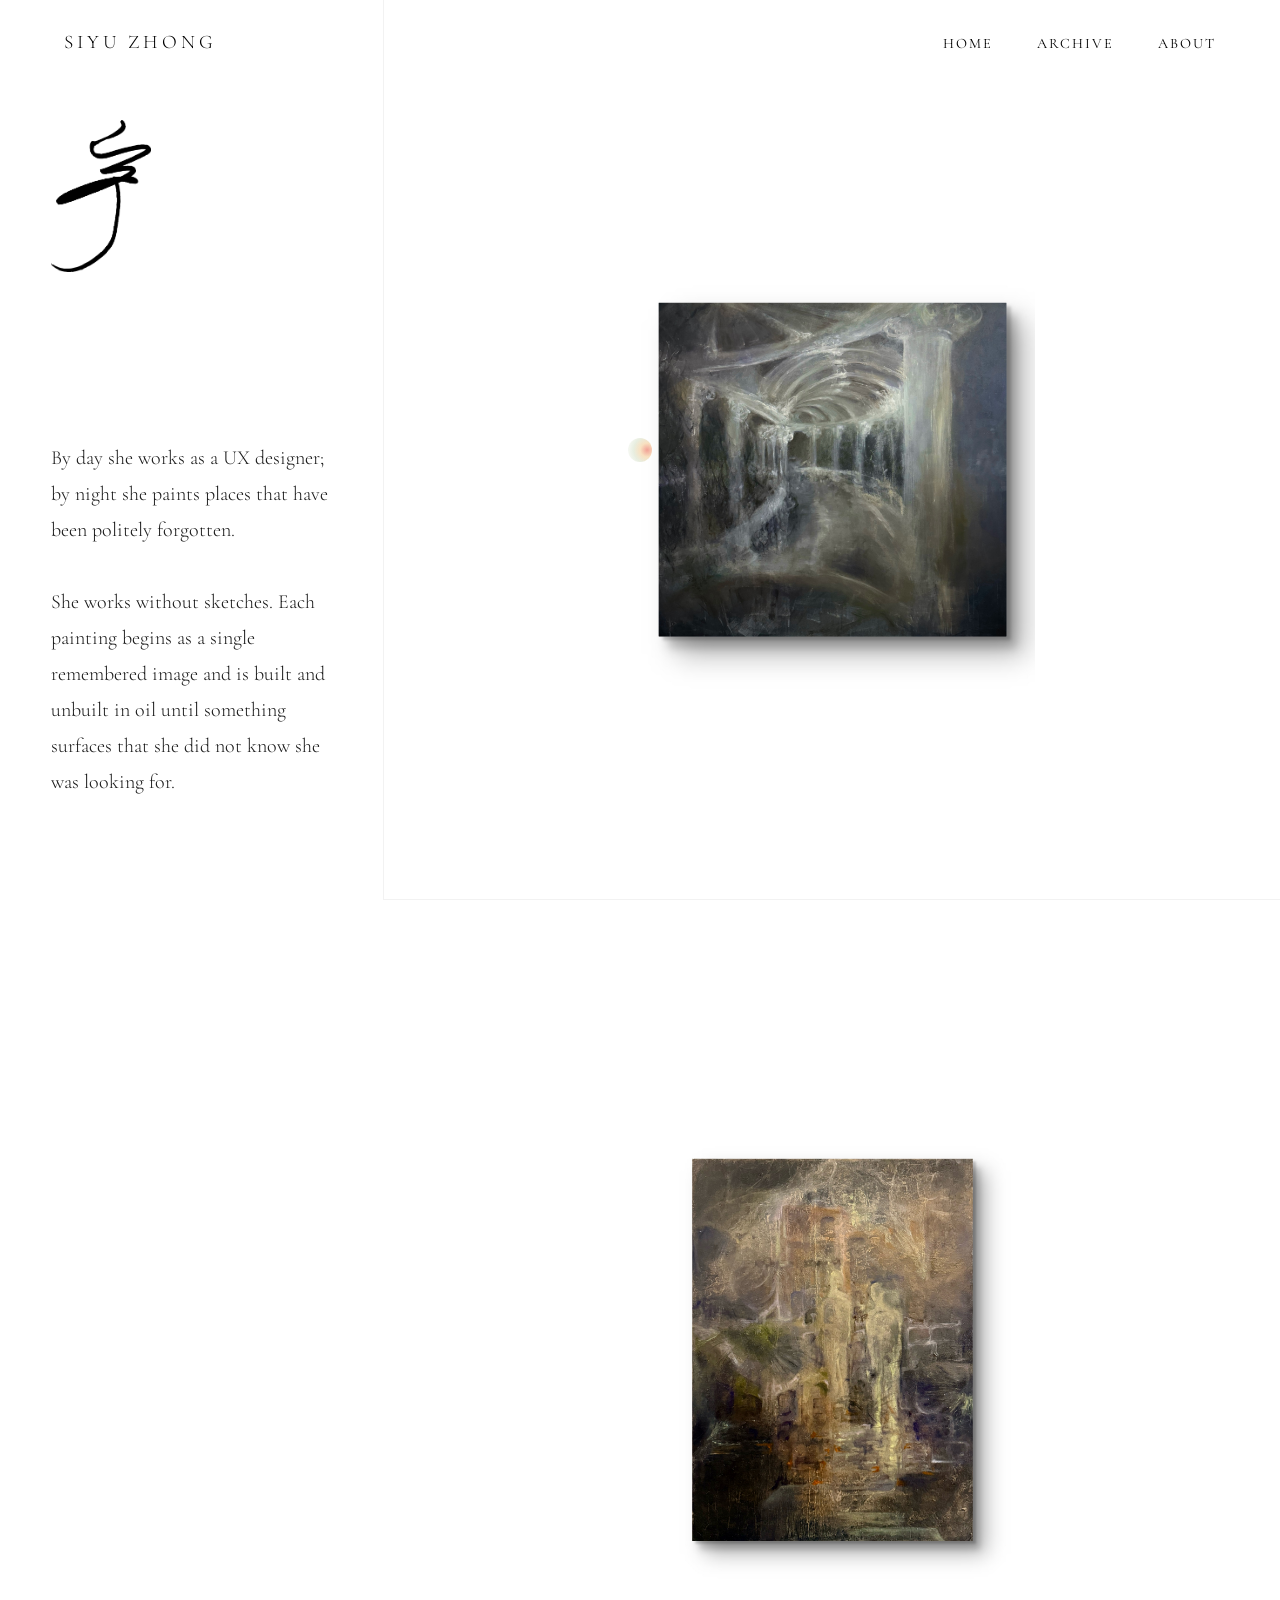
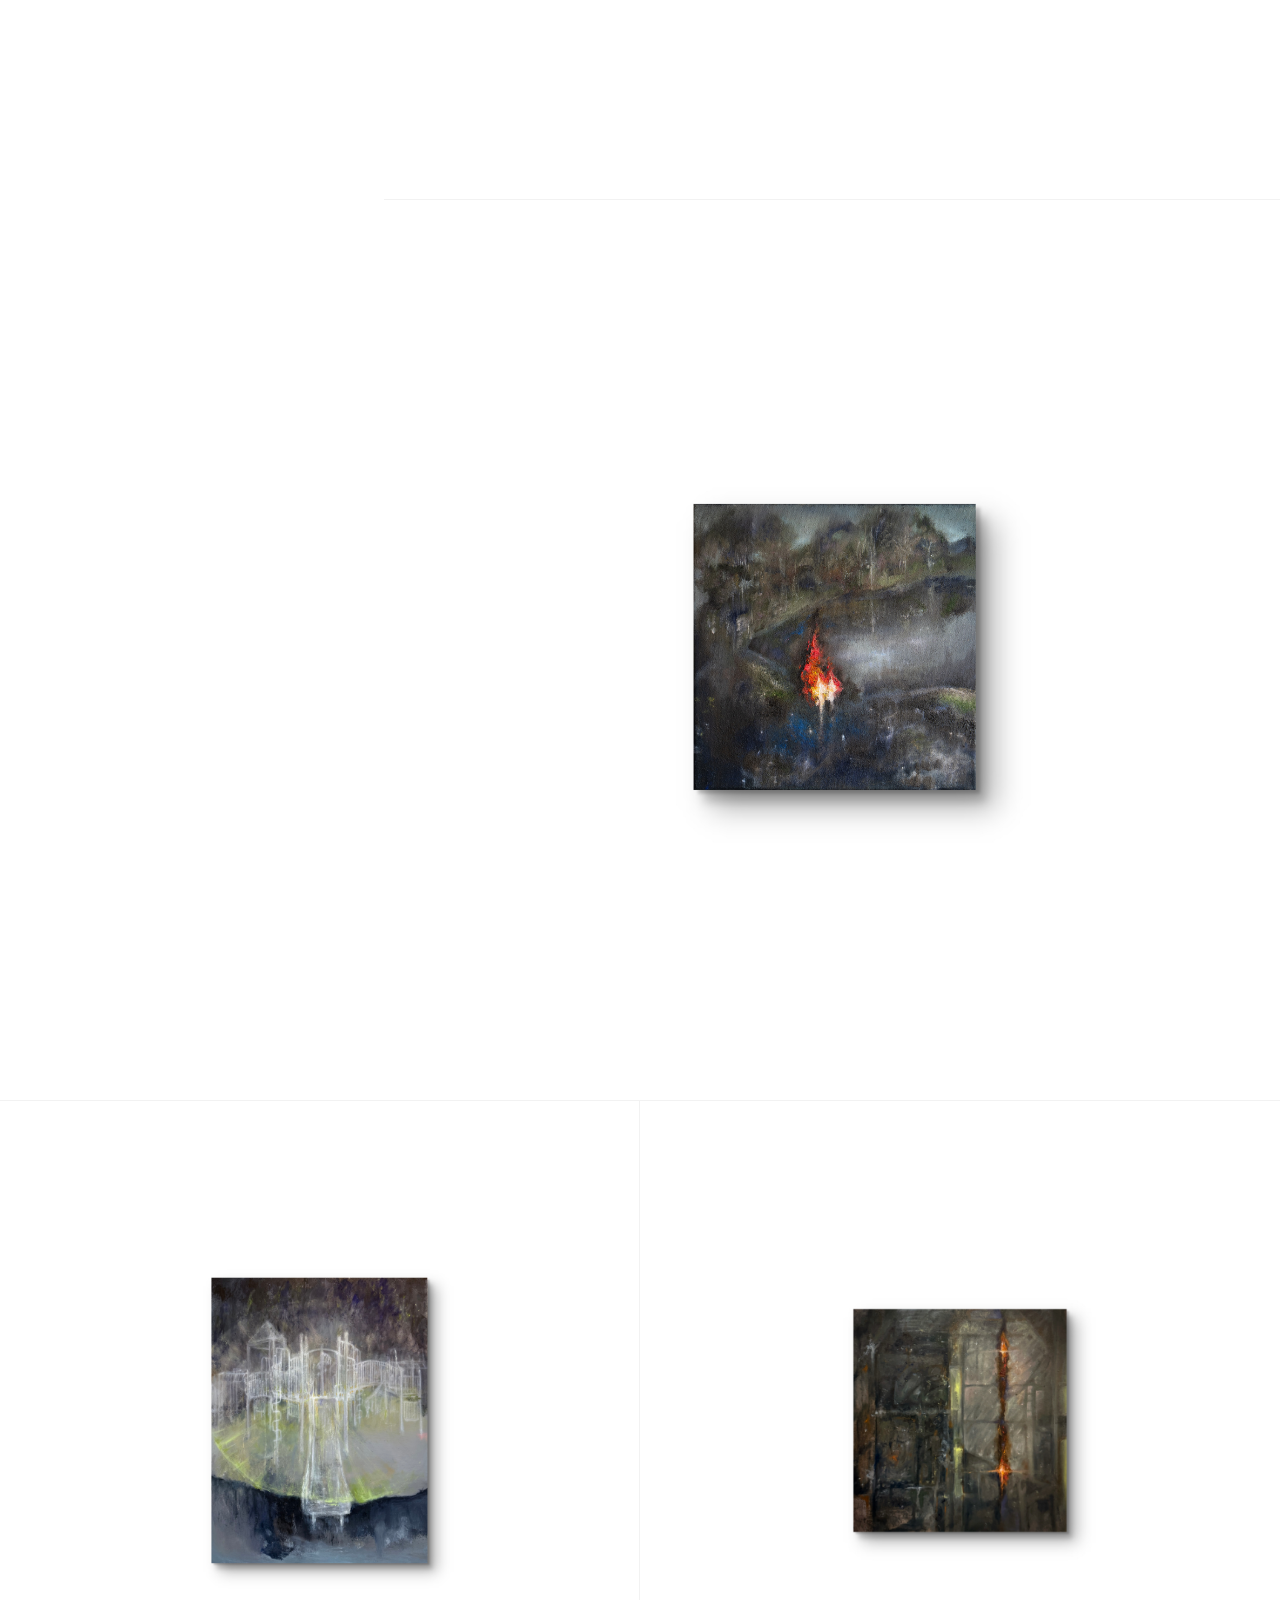
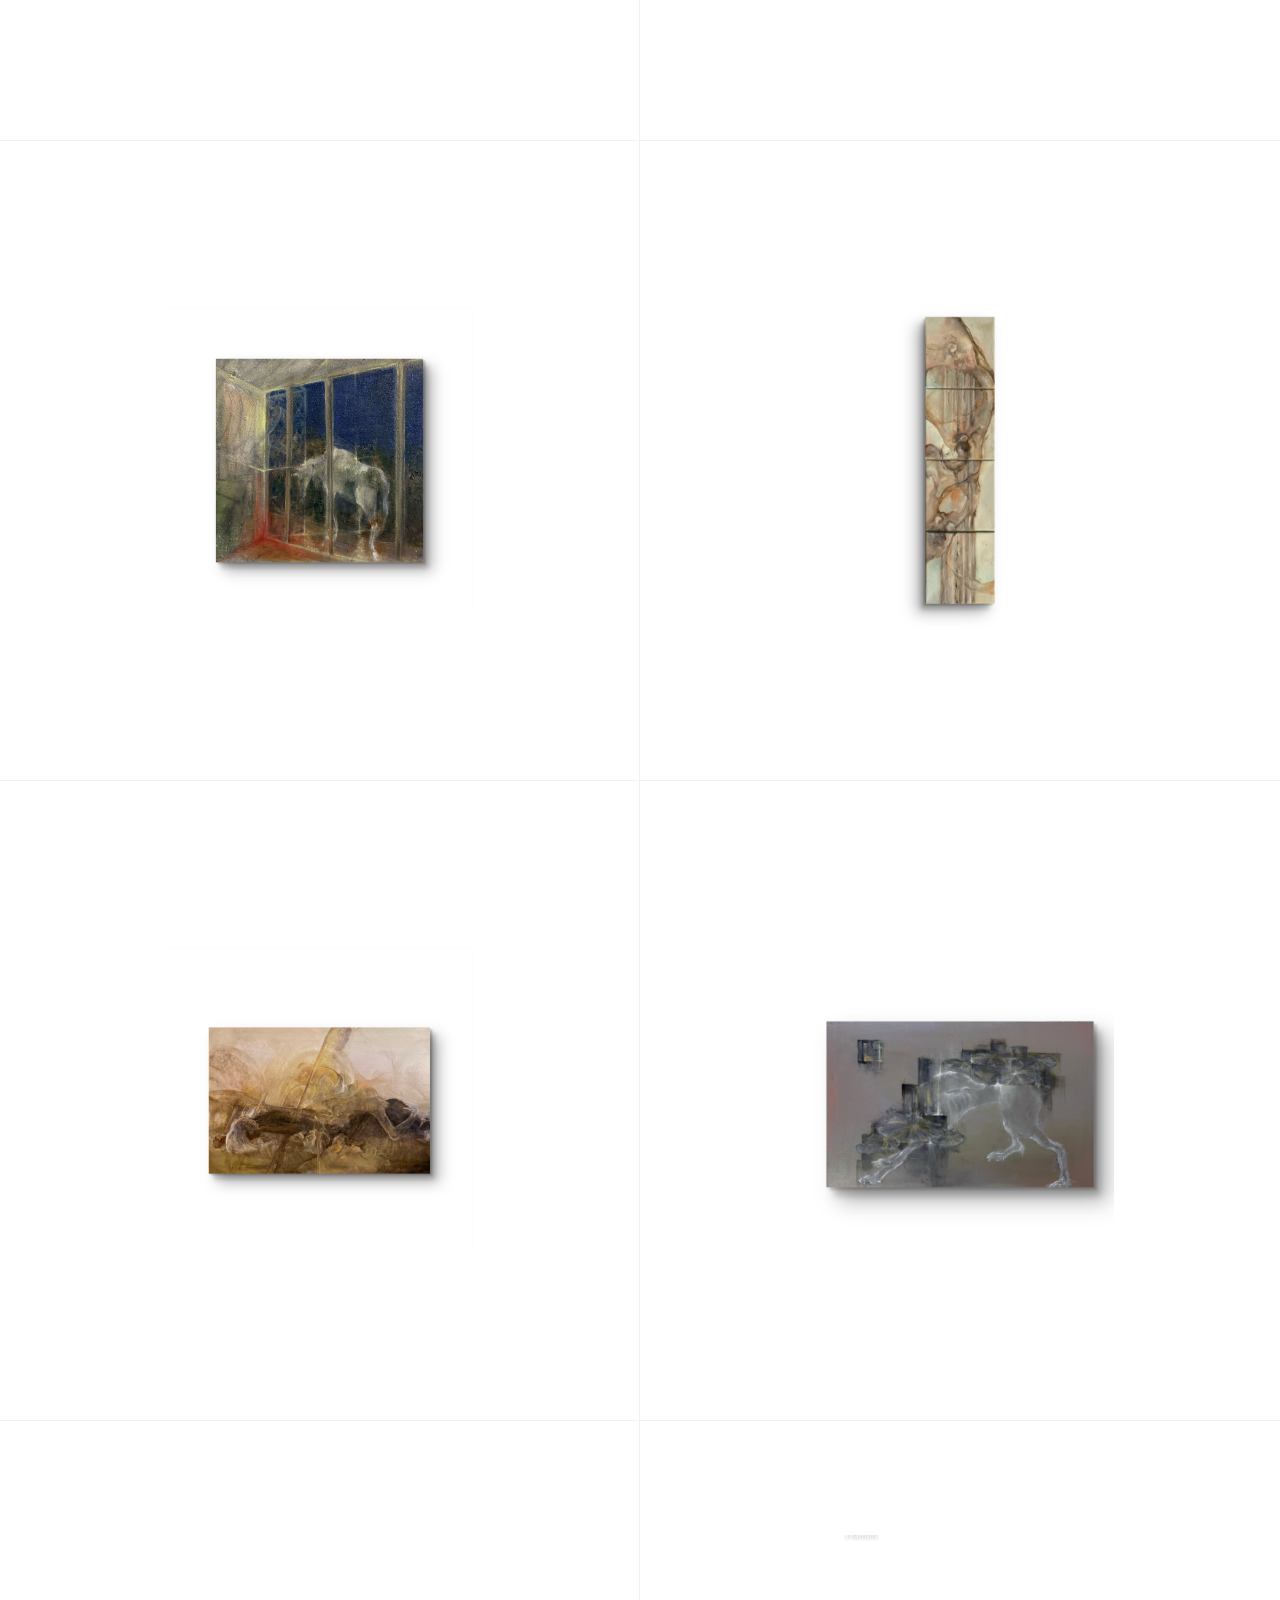
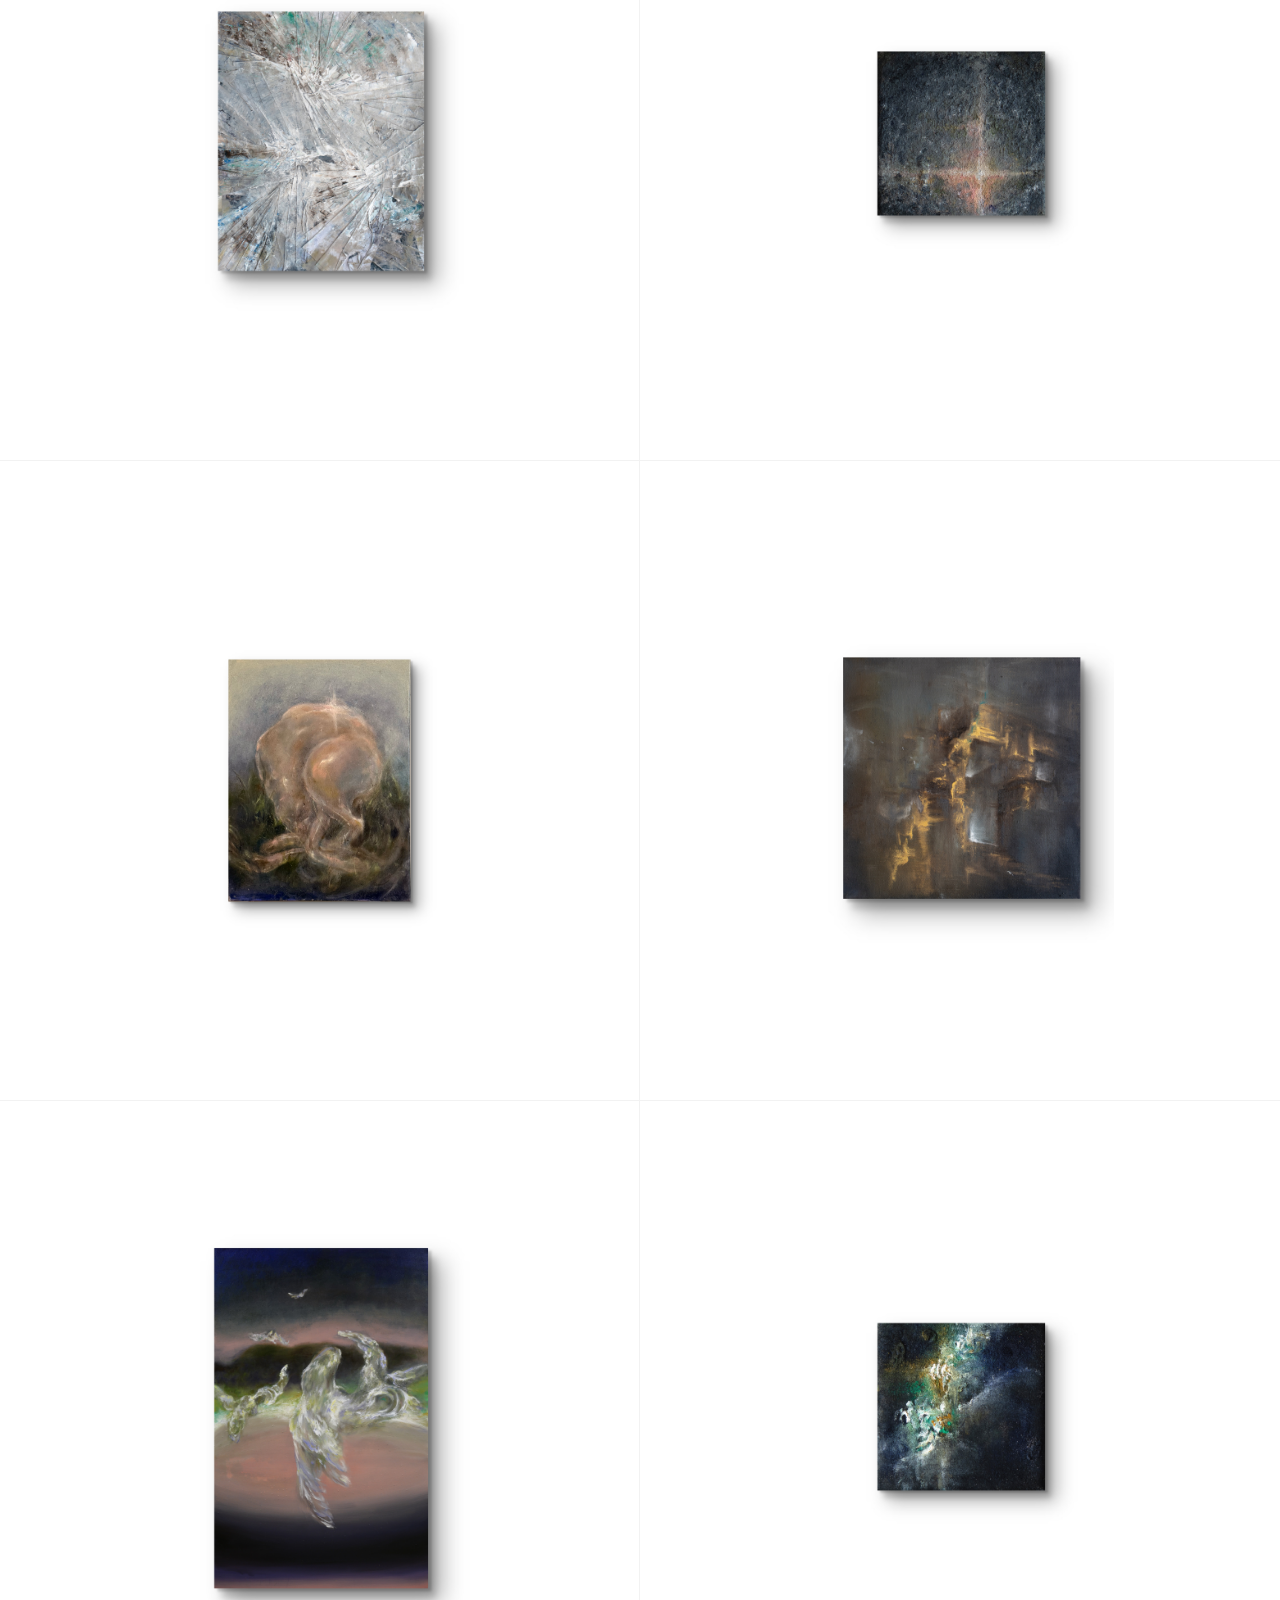
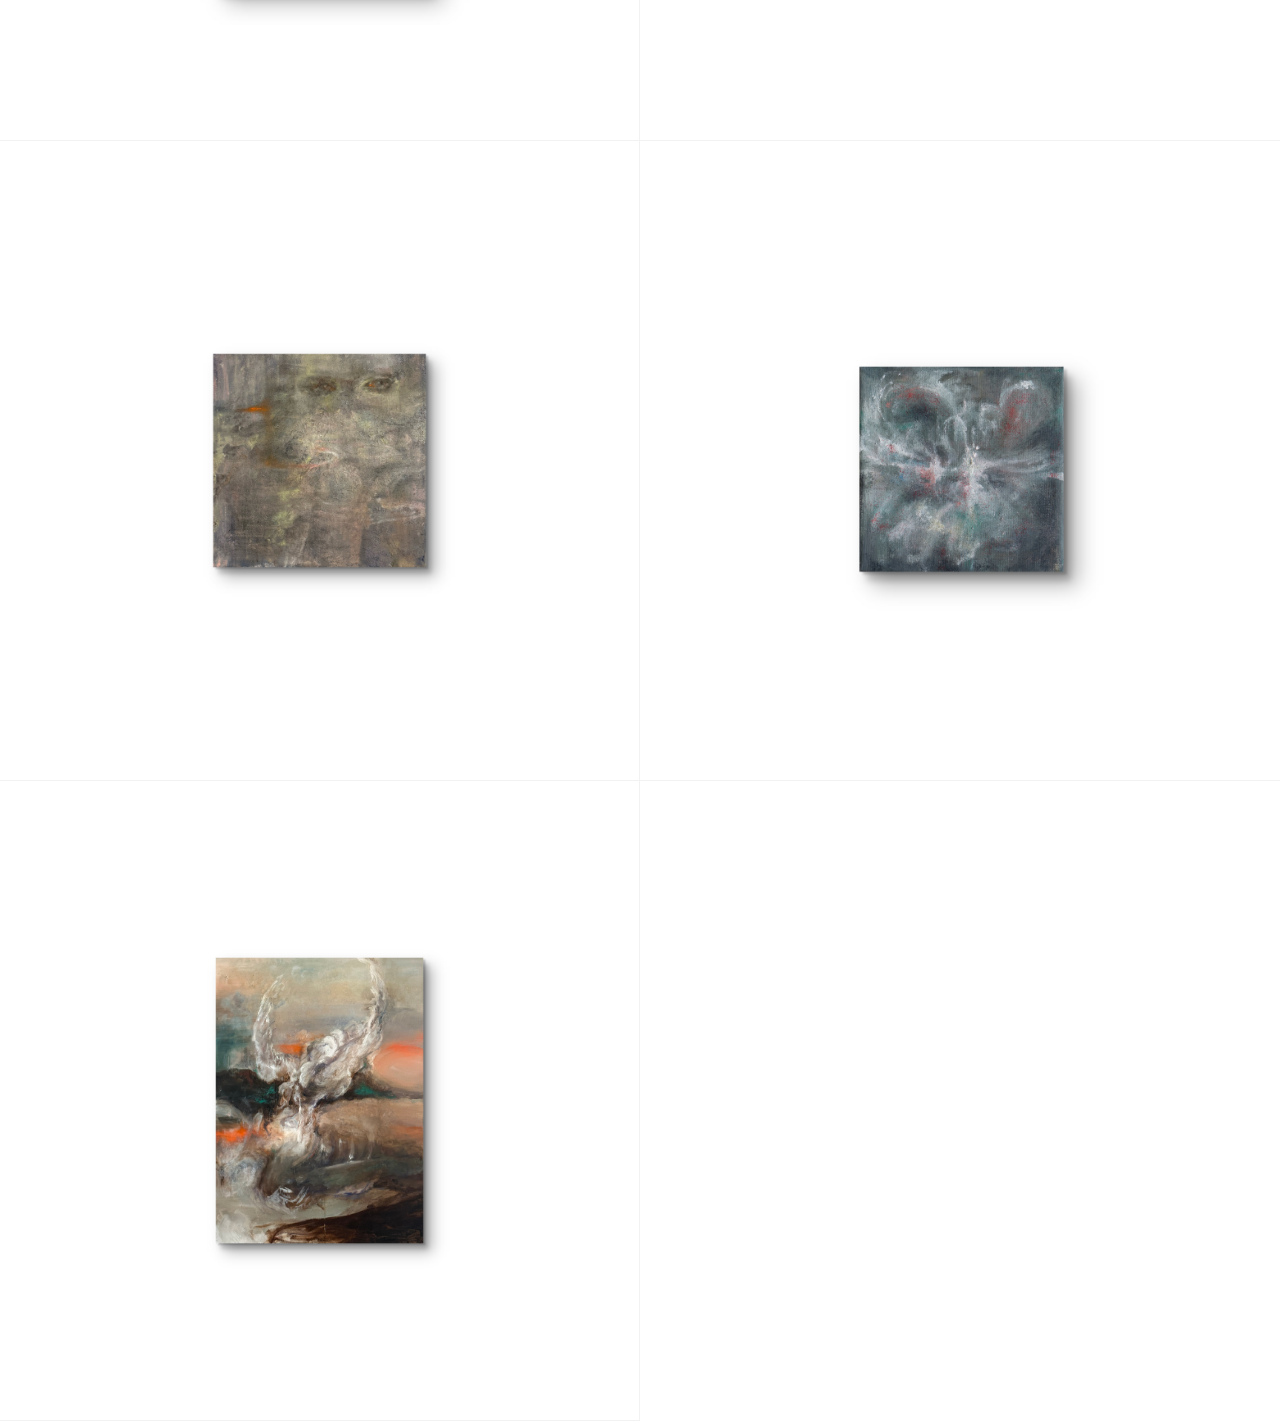
==== commit a3183af3: "Update artwork gallery ordering, rename images, and correct artwork metadata" ====
--- a/gallery.html
+++ b/gallery.html
@@ -6,6 +6,8 @@
     <title>Siyu Zhong | Archive</title>
     <link href="https://fonts.googleapis.com/css2?family=Cormorant+Garamond:ital,wght@0,300;0,400;1,300;1,400&family=Inter:wght@300;400&display=swap" rel="stylesheet">
     <link rel="stylesheet" href="style.css">
+    <link rel="icon" type="image/png" href="favicon.png">
+    <link rel="apple-touch-icon" href="favicon.png">
 </head>
 <body class="gallery-page">
 
@@ -27,29 +29,37 @@
       
             <div class="sidebar-bottom">
                 <p class="artist-bio-short">
-                    Oil painter whose work bridges reality and imagination.
+                    By day she works as a UX designer; by night she paints places that have been politely forgotten. 
                     <br><br>
-                    Through reimagining natural forms in ethereal ways, I create dreamlike scenes that challenge conventional notions of space and time.
+                    She works without sketches. Each painting begins as a single remembered image and is built and unbuilt in oil until something surfaces that she did not know she was looking for.
                 </p>
             </div>
         </aside>
 
         <main class="archive-featured">
             <div class="featured-item artwork-trigger" 
-                data-title="Bone and Iris" 
+                data-title="Arches" 
                 data-medium="Oil on Canvas" 
-                data-size="40 in x 15 in" 
-                data-year="2024">
-                <div class="image-wrapper"><img src="Bone and Iris.JPG" alt="Bone and Iris"></div>
-                <span class="gallery-caption">Bone and Iris</span>
-            </div>
-            <div class="featured-item artwork-trigger">
-                <div class="image-wrapper"><img src="In Rememberance of the Family.jpg" alt="In Remembrance"></div>
-                <span class="gallery-caption">In Rememberance of the Family</span>
-            </div>
-            <div class="featured-item artwork-trigger">
-                <div class="image-wrapper"><img src="Mud Ice.JPG" alt="Mud Ice"></div>
-                <span class="gallery-caption">Mud Ice</span>
+                data-size="60 in x 60 in" 
+                data-year="2025">
+                <div class="image-wrapper"><img src="img/Zhong_Siyu_Arches_2025.jpg" alt="Arches"></div>
+                <span class="gallery-caption">Arches</span>
+            </div>
+            <div class="featured-item artwork-trigger"
+                data-title="Jimen Yanshu" 
+                data-medium="Oil on Canvas" 
+                data-size="16 in x 24 in" 
+                data-year="2026">
+                <div class="image-wrapper"><img src="img/Zhong_Siyu_Jimen_Yanshu_2026.jpg" alt="Jimen Yanshu"></div>
+                <span class="gallery-caption">Jimen Yanshu</span>
+            </div>
+            <div class="featured-item artwork-trigger"
+                data-title="In Remembrance of the Family" 
+                data-medium="Oil on Canvas" 
+                data-size="12 in x 12 in" 
+                data-year="2025">
+                <div class="image-wrapper"><img src="img/Zhong_Siyu_In_Remembrance_of_the_Family_2025.jpg" alt="In Remembrance of the Family"></div>
+                <span class="gallery-caption">In Remembrance of the Family</span>
             </div>
         </main>
 
@@ -58,46 +68,138 @@
     <section class="gallery-grid-container">
         
         <div class="grid-item artwork-trigger"
+            data-title="Playground" 
+            data-medium="Oil on Canvas" 
+            data-size="36 in x 48 in" 
+            data-year="2025">
+            <div class="image-wrapper"><img src="img/Zhong_Siyu_Playground_2025.jpg" alt="Playground"></div>
+            <span class="gallery-caption">Playground</span>
+        </div>
+
+        <div class="grid-item artwork-trigger"
+            data-title="South of Luozhuang" 
+            data-medium="Oil on Canvas" 
+            data-size="16 in x 16 in" 
+            data-year="2026">
+            <div class="image-wrapper"><img src="img/Zhong_Siyu_South_of_Luozhuang_2026.jpg" alt="South of Luozhuang"></div>
+            <span class="gallery-caption">South of Luozhuang</span>
+        </div>
+
+        <div class="grid-item artwork-trigger"
+            data-title="Window at Night" 
+            data-medium="Oil on Canvas" 
+            data-size="12 in x 12 in" 
+            data-year="2026">
+            <div class="image-wrapper"><img src="img/Zhong_Siyu_Window_at_Night_2026.jpg" alt="Window at Night"></div>
+            <span class="gallery-caption">Window at Night</span>
+        </div>
+
+        <div class="grid-item artwork-trigger"
+            data-title="Bone & Iris" 
+            data-medium="Oil on Canvas" 
+            data-size="40 in x 15 in" 
+            data-year="2024">
+            <div class="image-wrapper"><img src="img/Zhong_Siyu_Bone_Iris_2024.jpg" alt="Bone & Iris"></div>
+            <span class="gallery-caption">Bone & Iris</span>
+        </div>
+        
+        <div class="grid-item artwork-trigger"
             data-title="New Death" 
-            data-medium="Oil on Canvas / Diptych" 
+            data-medium="Oil on Canvas" 
             data-size="72 in x 48 in" 
             data-year="2024">
-            <div class="image-wrapper"><img src="new death.jpg" alt="New Death"></div>
+            <div class="image-wrapper"><img src="img/Zhong_Siyu_New_Death_2024.jpg" alt="New Death"></div>
             <span class="gallery-caption">New Death</span>
         </div>
-        
-        <div class="grid-item artwork-trigger"
-            data-title="Pale star" 
-            data-medium="Oil on Canvas / Diptych" 
-            data-size="72 in x 48 in" 
-            data-year="2024">
-            <div class="image-wrapper"><img src="Pale star 1.JPG" alt="Pale star 1"></div>
-            <span class="gallery-caption">Pale star 1</span>
-        </div>
+
+        <div class="grid-item artwork-trigger"
+            data-title="Dignity in Defeats" 
+            data-medium="Oil on Canvas" 
+            data-size="50 in x 30 in" 
+            data-year="2025">
+            <div class="image-wrapper"><img src="img/Zhong_Siyu_Dignity_in_Defeats_2025.jpg" alt="Dignity in Defeats"></div>
+            <span class="gallery-caption">Dignity in Defeats</span>
+        </div>
+
+        <div class="grid-item artwork-trigger"
+            data-title="Mud Ice" 
+            data-medium="Oil on Canvas" 
+            data-size="TBD" 
+            data-year="2024">
+            <div class="image-wrapper"><img src="img/Zhong_Siyu_Mud_Ice_2024.jpg" alt="Mud Ice"></div>
+            <span class="gallery-caption">Mud Ice</span>
+        </div>
+
+        <div class="grid-item artwork-trigger"
+            data-title="Pale Star" 
+            data-medium="Oil on Canvas" 
+            data-size="TBD" 
+            data-year="2024">
+            <div class="image-wrapper"><img src="img/Zhong_Siyu_Pale_Star_2024.jpg" alt="Pale Star"></div>
+            <span class="gallery-caption">Pale Star</span>
+        </div>
+
+        <div class="grid-item artwork-trigger"
+            data-title="Milk Tooth" 
+            data-medium="Oil on Canvas" 
+            data-size="16 in x 24 in" 
+            data-year="2026">
+            <div class="image-wrapper"><img src="img/Zhong_Siyu_Milk_Tooth_2026.jpg" alt="Milk Tooth"></div>
+            <span class="gallery-caption">Milk Tooth</span>
+        </div>
+
+        <div class="grid-item artwork-trigger"
+            data-title="Relics" 
+            data-medium="Oil on Canvas" 
+            data-size="TBD" 
+            data-year="2024">
+            <div class="image-wrapper"><img src="img/Zhong_Siyu_Relics_2024.jpg" alt="Relics"></div>
+            <span class="gallery-caption">Relics</span>
+        </div>
+
+        <div class="grid-item artwork-trigger"
+            data-title="To Your Mountain" 
+            data-medium="Oil on Canvas" 
+            data-size="TBD" 
+            data-year="2024">
+            <div class="image-wrapper"><img src="img/Zhong_Siyu_To_Your_Mountain_2024.jpg" alt="To Your Mountain"></div>
+            <span class="gallery-caption">To Your Mountain</span>
+        </div>
+
+        <div class="grid-item artwork-trigger"
+            data-title="Untitled 7" 
+            data-medium="Oil on Canvas" 
+            data-size="TBD" 
+            data-year="2024">
+            <div class="image-wrapper"><img src="img/Zhong_Siyu_Untitled_7_2024.jpg" alt="Untitled 7"></div>
+            <span class="gallery-caption">Untitled 7</span>
+        </div>
+
+        <div class="grid-item artwork-trigger"
+            data-title="Fine Rain" 
+            data-medium="Oil on Canvas" 
+            data-size="TBD" 
+            data-year="2024">
+            <div class="image-wrapper"><img src="img/Zhong_Siyu_Fine_Rain_2024.jpg" alt="Fine Rain"></div>
+            <span class="gallery-caption">Fine Rain</span>
+        </div>
+
         <div class="grid-item artwork-trigger"
             data-title="Texture" 
-            data-medium="Oil on Canvas / Diptych" 
-            data-size="72 in x 48 in" 
-            data-year="2024">
-            <div class="image-wrapper"><img src="texture.jpg" alt="Texture"></div>
-            <span class="gallery-caption">texture</span>
-            
-        </div>
-        <div class="grid-item artwork-trigger"
-            data-title="Arches" 
-            data-medium="Oil on Canvas / Diptych" 
-            data-size="72 in x 48 in" 
-            data-year="2024">
-            <div class="image-wrapper"><img src="Arches.jpg" alt="Arches"></div>
-            <span class="gallery-caption">Arches</span>
-        </div>
-        <div class="grid-item artwork-trigger"
-            data-title="Dignity in Defeats" 
-            data-medium="Oil on Canvas / Diptych" 
-            data-size="72 in x 48 in" 
-            data-year="2024">
-            <div class="image-wrapper"><img src="Dignity in Defeats.jpg" alt="Dignity in Defeats"></div>
-            <span class="gallery-caption">Dignity in Defeats</span>
+            data-medium="Oil on Canvas" 
+            data-size="TBD" 
+            data-year="2024">
+            <div class="image-wrapper"><img src="img/Zhong_Siyu_Texture_2024.jpg" alt="Texture"></div>
+            <span class="gallery-caption">Texture</span>
+        </div>
+
+        <div class="grid-item artwork-trigger"
+            data-title="Untitled" 
+            data-medium="Oil on Canvas" 
+            data-size="TBD" 
+            data-year="2024">
+            <div class="image-wrapper"><img src="img/Zhong_Siyu_Untitled_2024.jpg" alt="Untitled"></div>
+            <span class="gallery-caption">Untitled</span>
         </div>
 
     </section>
--- a/style.css
+++ b/style.css
@@ -106,26 +106,93 @@
 }
 
 /* =========================================
-   空间画廊 (保持不变)
+   空间画廊 - Horizontal 3D Scroll Gallery
    ========================================= */
 .spatial-gallery-section { 
     position: relative; 
     width: 100vw; 
-    height: 80vh; 
-    background: rgb(252, 252, 253); /* semi-transparent so the ink animation continues */
+    height: 90vh; 
+    background: rgb(255, 255, 255);
     overflow: hidden; 
-    cursor: grab; 
+    cursor: grab;
+    perspective: 1200px;
+    display: flex;
+    flex-direction: column;
+    justify-content: center;
+    padding: 80px 0;
+    z-index: 1;
 }
 .spatial-gallery-section:active { cursor: grabbing; }
 .gallery-instructions { position: absolute; top: 30px; left: 50%; transform: translateX(-50%); z-index: 10; font-size: 0.55rem; letter-spacing: 1.5px; color: #777; pointer-events: none; text-transform: uppercase;}
-.viewport { width: 100%; height: 100%; perspective: 1000px; }
-.world { position: relative; width: 100%; height: 100%; transform-style: preserve-3d; transform-origin: center center; transition: transform 0.1s ease-out; }
-
-.artwork { position: absolute; top: 50%; left: 50%; display: flex; flex-direction: column; align-items: center; cursor: pointer; will-change: transform; }
-.artwork img { max-height: 50vh; max-width: 40vw; object-fit: contain; box-shadow: 0 20px 50px rgba(0,0,0,0.1); transition: transform 0.4s ease, box-shadow 0.4s ease; pointer-events: none; }
-.artwork:hover img { transform: translateY(-10px) scale(1.02); box-shadow: 0 30px 60px rgba(0,0,0,0.15); }
-.artwork .caption { font-family: var(--font-serif); margin-top: 15px; font-size: 1.5rem; font-style: italic; opacity: 0; transition: opacity 0.4s ease; color: #444;}
-.artwork:hover .caption { opacity: 1; }
+
+.viewport { 
+    width: 100%; 
+    flex: 1;
+    overflow: hidden;
+    perspective: 1200px;
+}
+
+.world { 
+    position: relative; 
+    width: 100%; 
+    height: 100%; 
+    transform-style: preserve-3d; 
+    transform-origin: center center; 
+    display: flex;
+    align-items: center;
+    will-change: transform;
+    z-index: 2;
+}
+
+.artwork { 
+    position: relative;
+    flex-shrink: 0;
+    width: 30vw;
+    height: 100%;
+    display: flex; 
+    flex-direction: column; 
+    align-items: center;
+    justify-content: center;
+    cursor: pointer; 
+    will-change: transform;
+    transform-style: preserve-3d;
+    margin: 0 3vw;
+    pointer-events: auto;
+    z-index: 1;
+}
+
+.artwork img { 
+    max-height: 60vh; 
+    max-width: 100%; 
+    object-fit: contain; 
+    /*box-shadow: 0 20px 50px rgba(0,0,0,0.1); */
+    transition: transform 0.4s ease, box-shadow 0.4s ease, filter 0.4s ease; 
+    pointer-events: auto; 
+}
+
+.artwork:hover img { 
+    transform: translateY(-15px) scale(1.03); 
+    /*box-shadow: 0 30px 70px rgba(0,0,0,0.2);  */
+    filter: brightness(1.05);
+}
+
+.artwork:hover { z-index: 5; }
+
+.artwork .caption { 
+    font-family: var(--font-serif); 
+    font-size: 1.3rem; 
+    font-style: italic; 
+    opacity: 0; 
+    transition: opacity 0.4s ease; 
+    color: #444;
+    text-align: center;
+    pointer-events: none;
+    will-change: opacity;
+}
+
+.artwork:hover .caption { 
+    opacity: 1 !important; 
+}
 
 /* =========================================
    About 区域 (保持不变)
@@ -148,7 +215,7 @@
    ========================================= */
 .artwork-modal { position: fixed; top: 0; left: 0; width: 100vw; height: 100vh; background-color: #FAFAFA; z-index: 1000; display: flex; opacity: 0; pointer-events: none; transition: opacity 0.5s ease; }
 .artwork-modal.active { opacity: 1; pointer-events: auto; }
-.close-modal-btn { position: absolute; top: 40px; right: 5vw; background: none; border: none; font-family: var(--font-serif); font-size: 0.75rem; letter-spacing: 2px; color: var(--text-dark); cursor: pointer; z-index: 1001; transition: opacity 0.3s ease; text-transform: uppercase;}
+.close-modal-btn { position: absolute; top: 40px; right: 5vw; background: none; border: none; font-family: var(--font-serif); font-size: 1rem; letter-spacing: 2px; color: var(--text-dark); cursor: pointer; z-index: 1001; transition: opacity 0.3s ease; text-transform: uppercase;}
 .close-modal-btn:hover { color: #95d35f }
 .modal-split-container { display: flex; width: 100%; height: 100%; }
 .modal-left { flex: 1.2; height: 100%; display: flex; justify-content: center; align-items: center; padding: 120px; background-color: #ffffff; }
@@ -343,8 +410,8 @@
     position: fixed;
     top: 0;
     left: 0;
-    width: 16px;
-    height: 16px;
+    width: 24px;
+    height: 24px;
     /* CHANGED: Anchor the red to the right side (80% 50%) */
     background: radial-gradient(circle at 80% 50%, 
         rgba(235, 100, 80, 0.6) 0%,   
@@ -380,7 +447,7 @@
 /* Blob morphing animation for uneven, liquid edges */
 @keyframes organicWave {
     0% { 
-        width: 16px; height: 16px; opacity: 1;
+        width: 24px; height: 24px; opacity: 1;
         border-radius: 40% 60% 70% 30% / 40% 50% 60% 50%; /* Uneven shape */
         transform: translate(-50%, -50%) rotate(0deg);
     }
@@ -453,10 +520,9 @@
 @media (max-width: 900px) {
     .carousel-nav { top: 35%; /* Adjusts for mobile layout where image is on top */ }
 }
-/* =========================================
-   Artwork Modal Dissolve Transitions
-   ========================================= */
-/* Target the image and the text container for simultaneous fading */
-#modalImg, .modal-right {
-    transition: opacity 1s ease-in-out; /* Reduced from 2s to 1s for smoother, quicker transitions */
-}
+
+
+/* Hide the default system cursor everywhere */
+* {
+    cursor: none !important;
+}
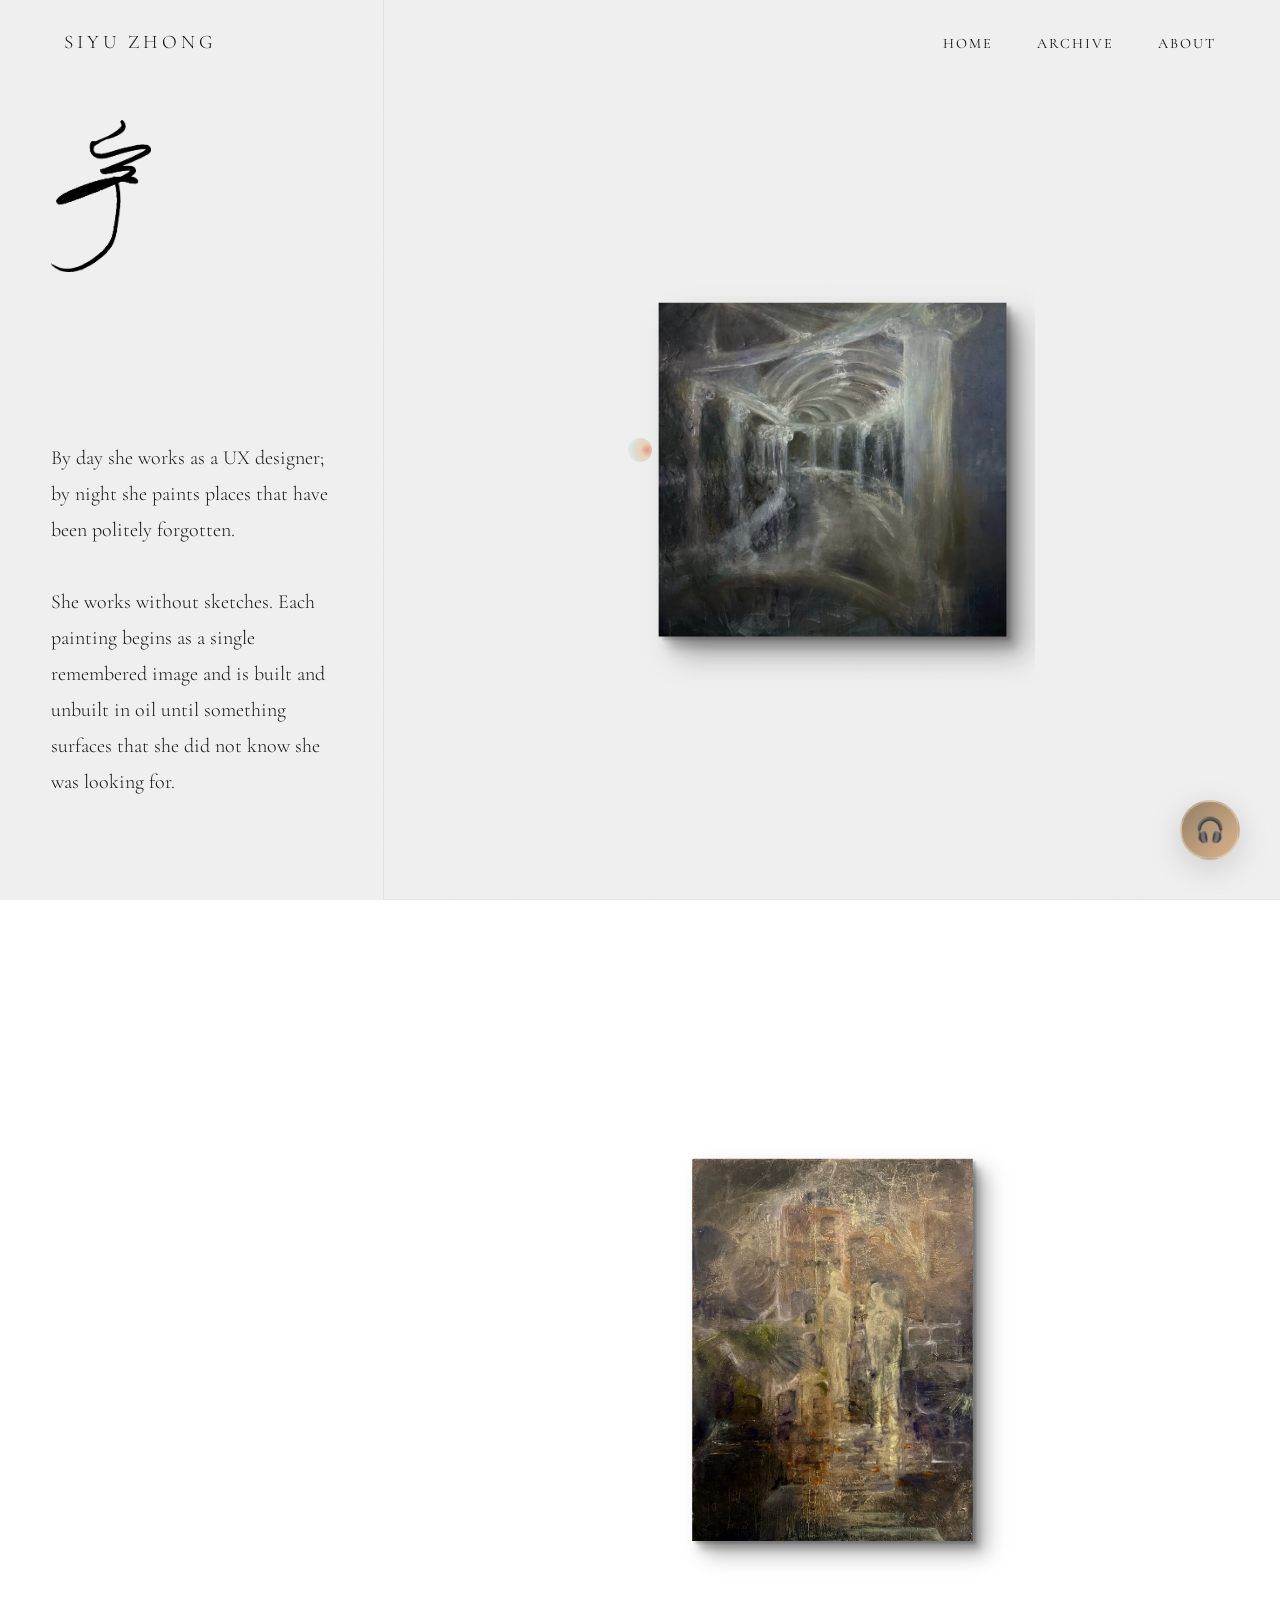
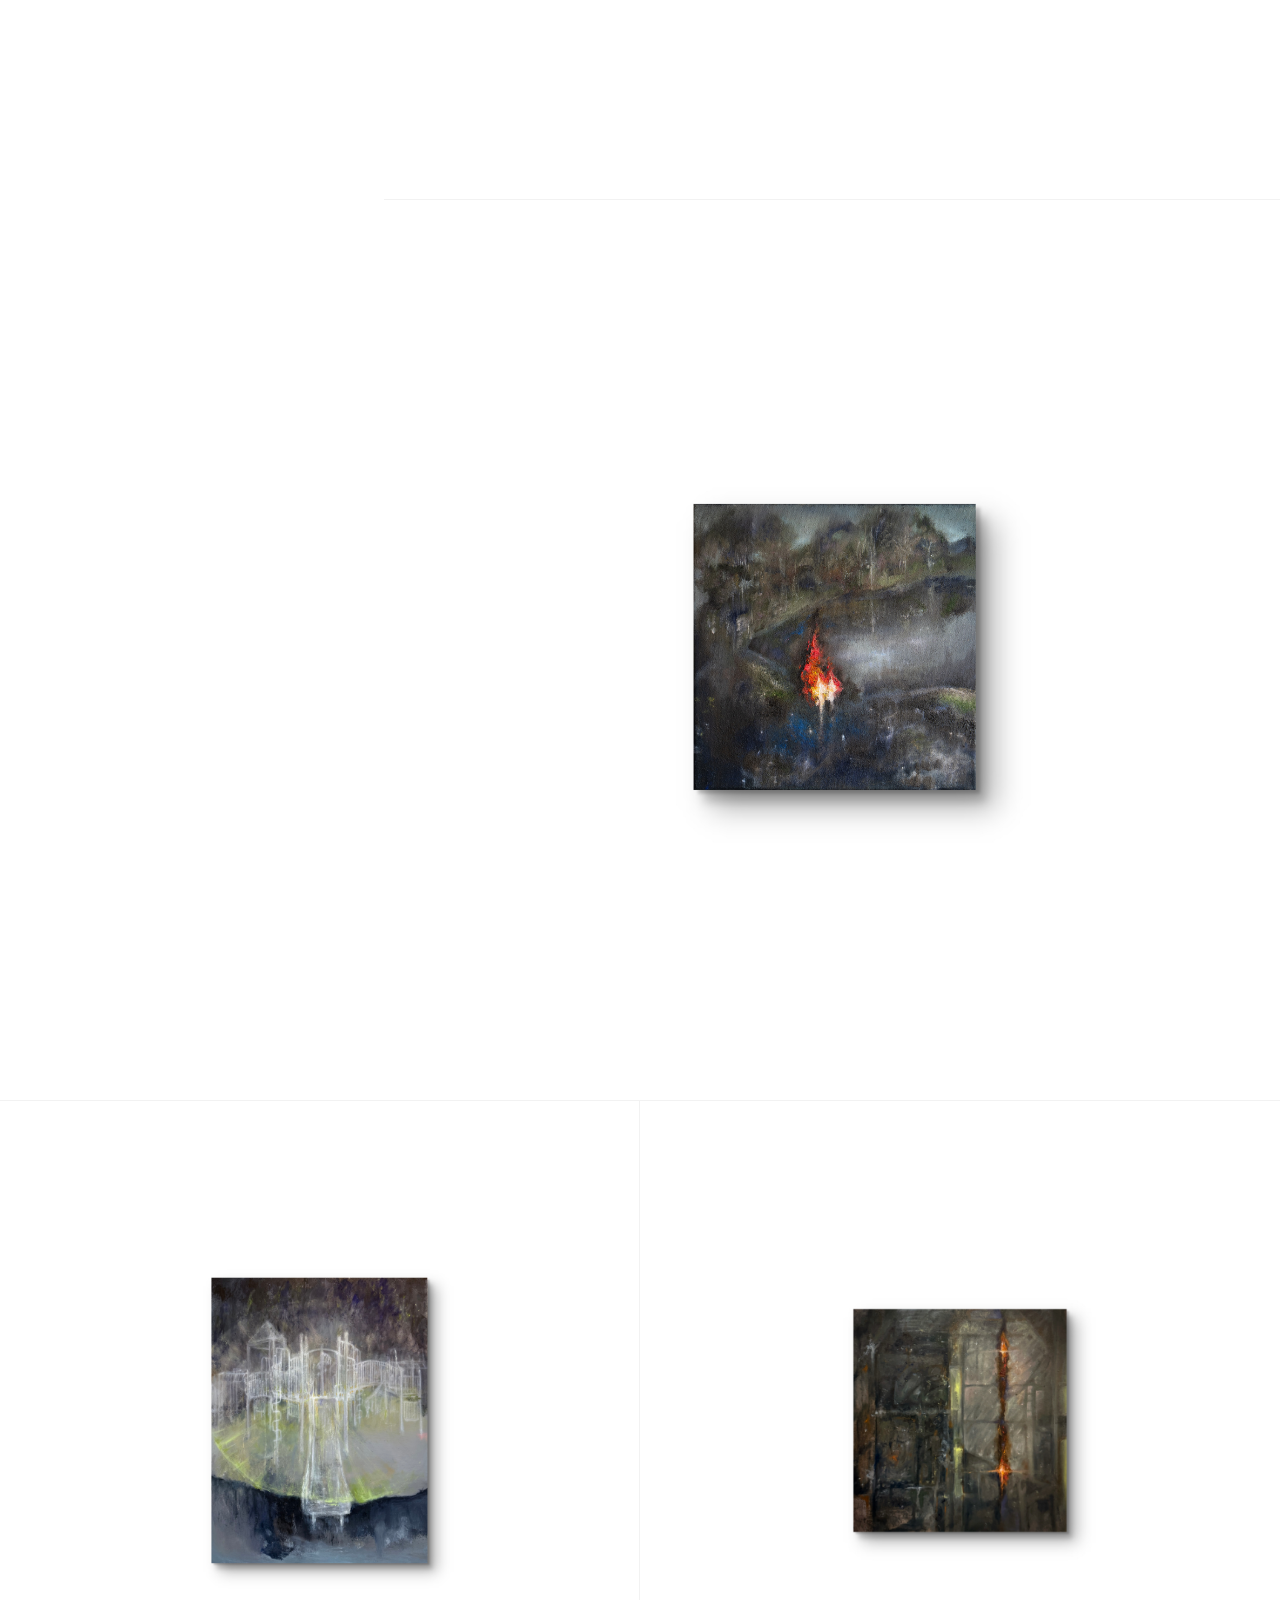
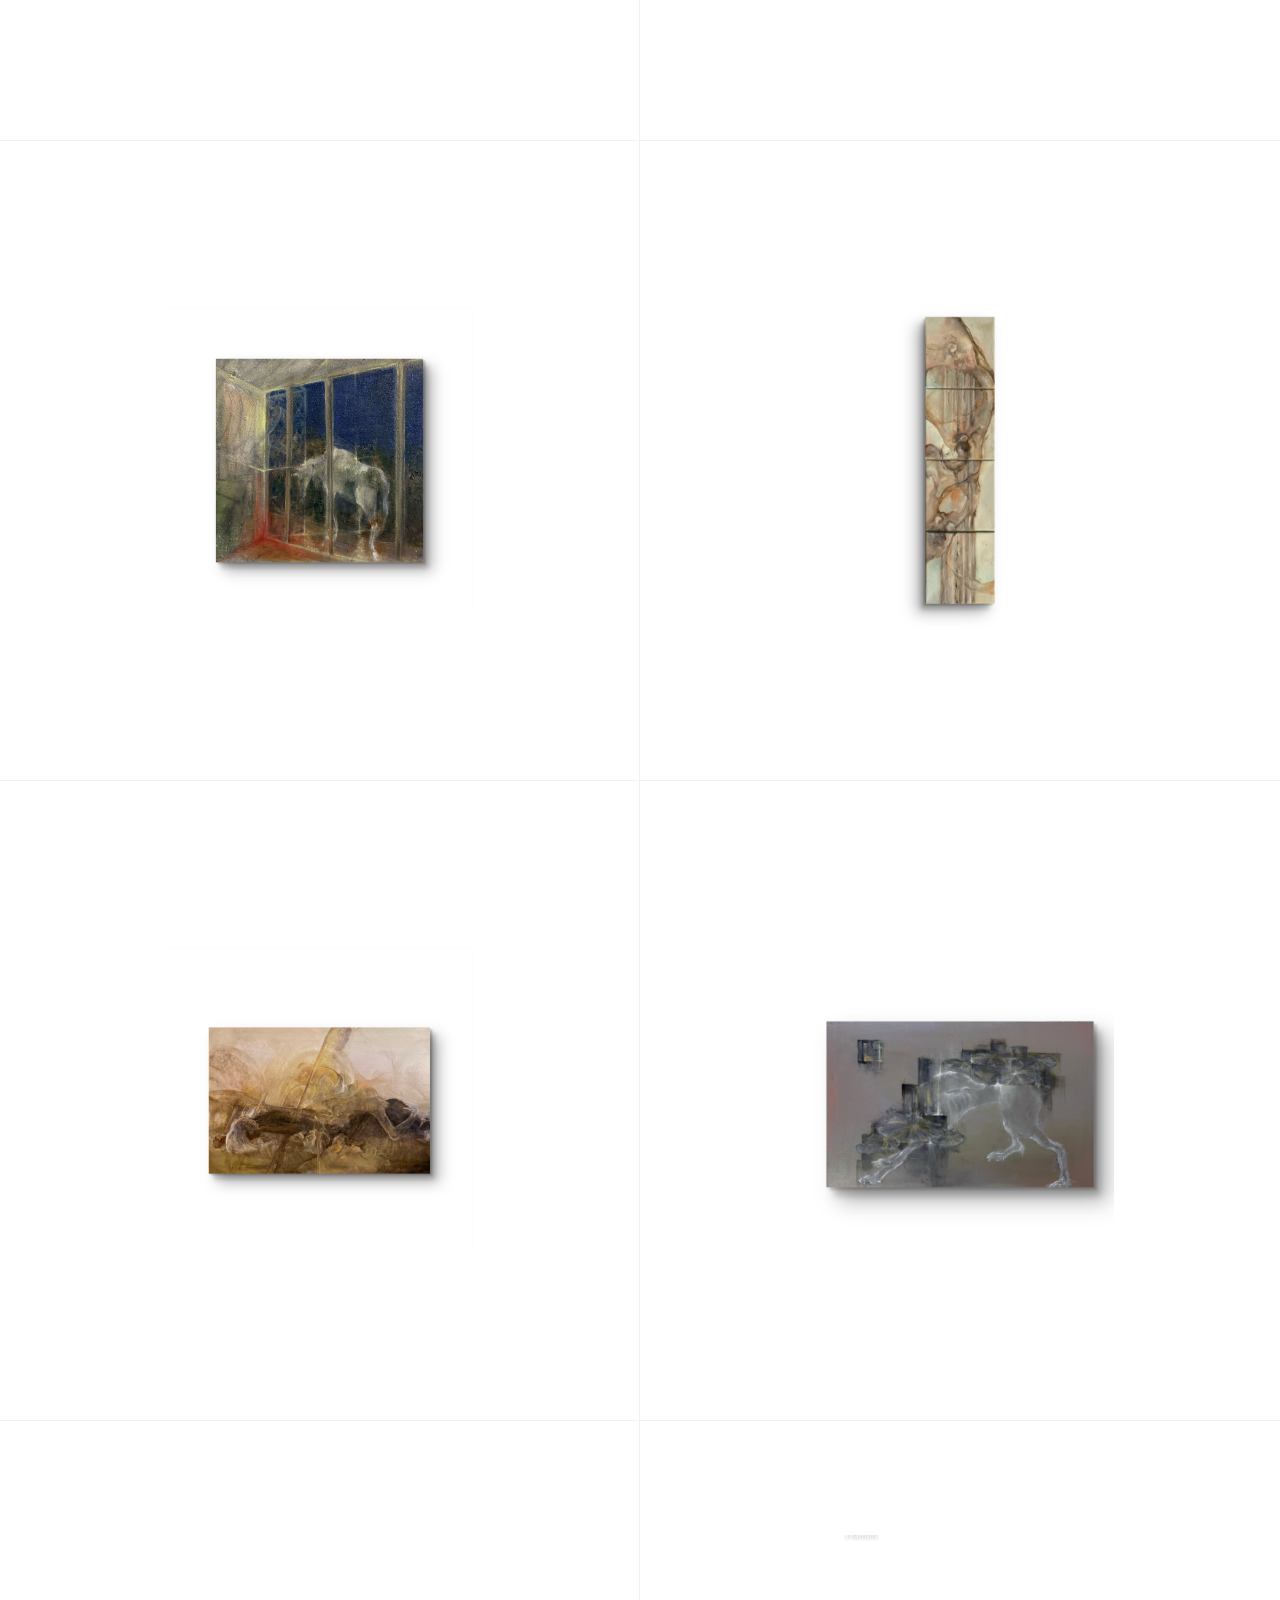
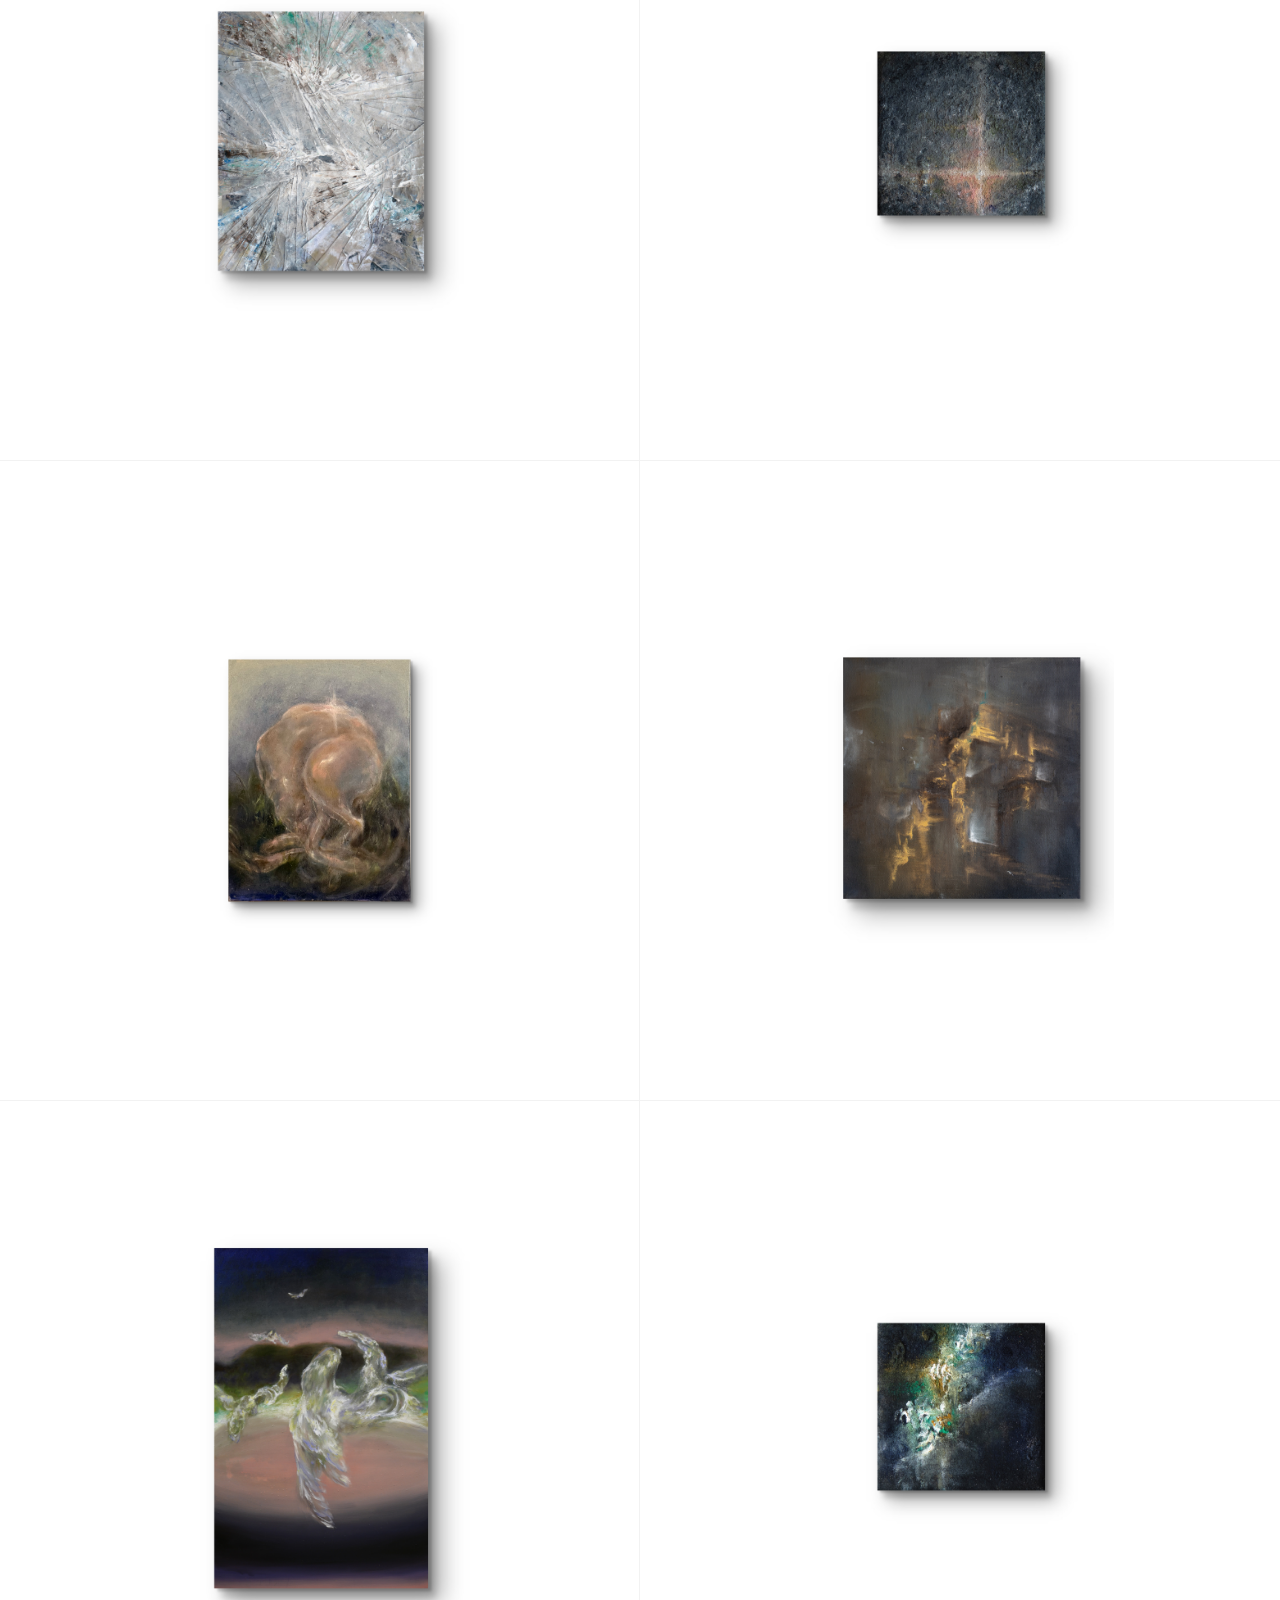
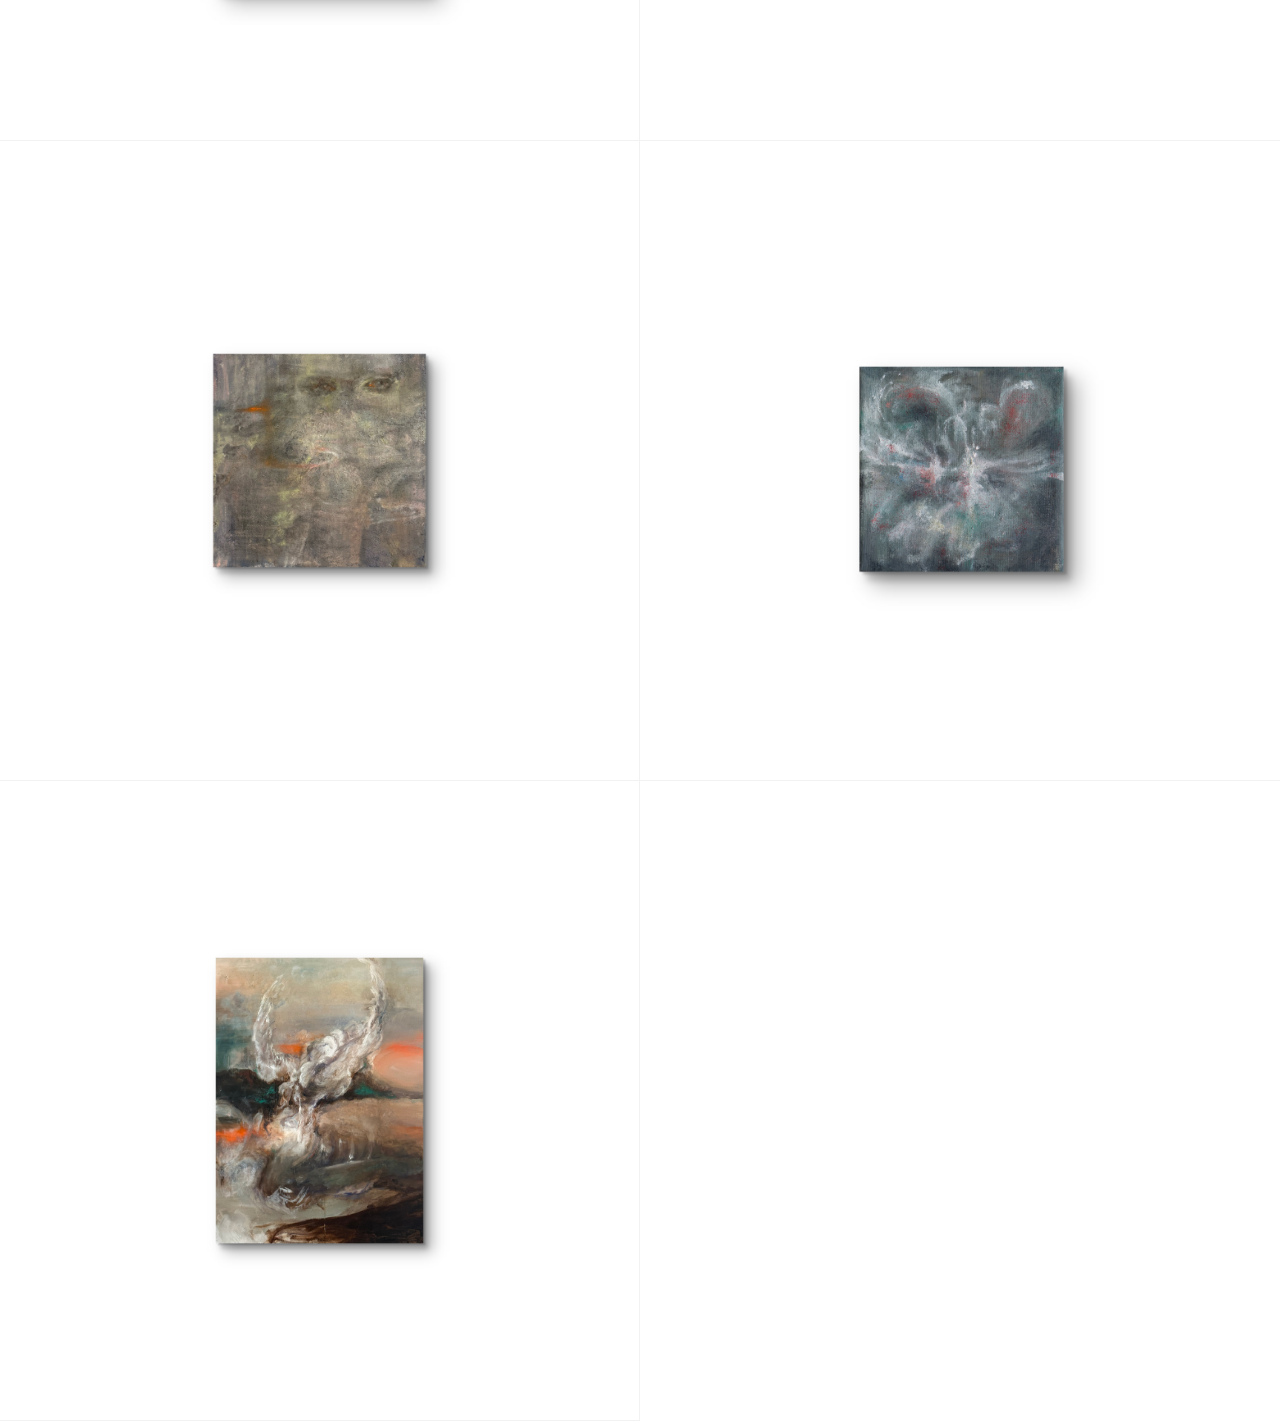
==== commit 16257d06: "Add premium micro-interactions system (fixed): palette loading, canvas texture, chiaroscuro cursor, " ====
--- a/gallery.html
+++ b/gallery.html
@@ -6,6 +6,7 @@
     <title>Siyu Zhong | Archive</title>
     <link href="https://fonts.googleapis.com/css2?family=Cormorant+Garamond:ital,wght@0,300;0,400;1,300;1,400&family=Inter:wght@300;400&display=swap" rel="stylesheet">
     <link rel="stylesheet" href="style.css">
+    <link rel="stylesheet" href="micro-interactions.css">
     <link rel="icon" type="image/png" href="favicon.png">
     <link rel="apple-touch-icon" href="favicon.png">
 </head>
@@ -239,5 +240,6 @@
 
     <script src="fluid-cursor.js"></script>
     <script src="script.js"></script>
+    <script src="micro-interactions.js"></script>
 </body>
 </html>
--- a/micro-interactions.css
+++ b/micro-interactions.css
@@ -0,0 +1,484 @@
+/**
+ * ========================================
+ * MICRO-INTERACTIONS STYLES
+ * Artistic Premium Experience CSS
+ * ========================================
+ */
+
+/* ========================================
+   1. PALETTE LOADING ANIMATION
+   ======================================== */
+
+.palette-loading-container {
+    position: fixed;
+    top: 0;
+    left: 0;
+    width: 100%;
+    height: 100%;
+    display: flex;
+    flex-direction: column;
+    justify-content: center;
+    align-items: center;
+    background: linear-gradient(135deg, #ffffff 0%, #f5f5f5 100%);
+    backdrop-filter: blur(10px);
+    z-index: 9999;
+    opacity: 1;
+    transition: opacity 0.8s cubic-bezier(0.25, 1, 0.5, 1);
+}
+
+.palette-loading-container.fade-out {
+    opacity: 0;
+    pointer-events: none;
+}
+
+.palette-loader {
+    position: relative;
+    width: 120px;
+    height: 120px;
+    margin-bottom: 40px;
+}
+
+/* 调色盘基础圆 */
+.palette-circle {
+    position: absolute;
+    top: 50%;
+    left: 50%;
+    width: 100%;
+    height: 100%;
+    border: 2px solid rgba(100, 80, 60, 0.2);
+    border-radius: 50%;
+    transform: translate(-50%, -50%);
+    animation: paletteCircleRotate 8s linear infinite;
+}
+
+@keyframes paletteCircleRotate {
+    from { transform: translate(-50%, -50%) rotate(0deg); }
+    to { transform: translate(-50%, -50%) rotate(360deg); }
+}
+
+/* 油画颜料晕染 */
+.paint-blob {
+    position: absolute;
+    border-radius: 50%;
+    filter: blur(25px);
+    opacity: 0.7;
+    animation: paintBlobFlow 3s cubic-bezier(0.25, 1, 0.5, 1) infinite;
+}
+
+.blob-1 {
+    width: 45px;
+    height: 45px;
+    background: rgba(139, 115, 85, 0.8);
+    top: -10px;
+    left: 50%;
+    transform: translateX(-50%);
+    animation-delay: 0s;
+}
+
+.blob-2 {
+    width: 40px;
+    height: 40px;
+    background: rgba(212, 165, 116, 0.7);
+    bottom: -8px;
+    left: 20%;
+    animation-delay: 0.5s;
+}
+
+.blob-3 {
+    width: 35px;
+    height: 35px;
+    background: rgba(45, 62, 80, 0.75);
+    top: 25%;
+    right: -5px;
+    animation-delay: 1s;
+}
+
+.blob-4 {
+    width: 40px;
+    height: 40px;
+    background: rgba(232, 212, 196, 0.65);
+    bottom: 15%;
+    right: 15%;
+    animation-delay: 1.5s;
+}
+
+@keyframes paintBlobFlow {
+    0%, 100% {
+        transform: translate(0, 0) scale(1);
+        opacity: 0.7;
+    }
+    50% {
+        transform: translate(var(--tx, 10px), var(--ty, -10px)) scale(0.95);
+        opacity: 0.5;
+    }
+}
+
+.blob-2 { --tx: -15px; --ty: 12px; }
+.blob-3 { --tx: 18px; --ty: -8px; }
+.blob-4 { --tx: -12px; --ty: 15px; }
+
+.loading-text {
+    font-family: 'Cormorant Garamond', serif;
+    font-size: 1rem;
+    letter-spacing: 3px;
+    color: rgba(26, 26, 26, 0.6);
+    text-align: center;
+    animation: fadeInUp 1s ease-out;
+}
+
+@keyframes fadeInUp {
+    from {
+        opacity: 0;
+        transform: translateY(10px);
+    }
+    to {
+        opacity: 1;
+        transform: translateY(0);
+    }
+}
+
+/* ========================================
+   2. UNDERDRAWING SCROLL EFFECT
+   ======================================== */
+
+.artwork img {
+    --load-progress: 0;
+    transition: filter 0.6s cubic-bezier(0.25, 1, 0.5, 1);
+}
+
+.artwork img.underdrawing-loading {
+    filter: 
+        grayscale(1) 
+        brightness(0.95)
+        contrast(1.2)
+        blur(2px);
+    background-image: linear-gradient(
+        45deg,
+        rgba(200, 200, 200, 0.3) 0%,
+        rgba(220, 220, 220, 0.3) 10%,
+        transparent 10%,
+        transparent 20%,
+        rgba(200, 200, 200, 0.3) 20%
+    );
+    background-size: 20px 20px;
+    animation: skeletonShimmer 2s infinite;
+}
+
+.artwork img.underdrawing-loaded {
+    filter: none;
+    animation: paintInColor 0.8s cubic-bezier(0.25, 1, 0.5, 1) forwards;
+}
+
+@keyframes skeletonShimmer {
+    0% {
+        background-position: -1000px 0;
+    }
+    100% {
+        background-position: 1000px 0;
+    }
+}
+
+@keyframes paintInColor {
+    0% {
+        filter: grayscale(1) brightness(0.9) contrast(1.1);
+        opacity: 0.8;
+    }
+    50% {
+        filter: grayscale(0.5) brightness(0.95) contrast(1.05);
+    }
+    100% {
+        filter: grayscale(0) brightness(1) contrast(1);
+        opacity: 1;
+    }
+}
+
+/* ========================================
+   3. CURATOR TOUR MODE STYLES
+   ======================================== */
+
+.curator-tour-container {
+    position: fixed;
+    bottom: 40px;
+    right: 40px;
+    z-index: 50;
+}
+
+.curator-toggle {
+    width: 60px;
+    height: 60px;
+    border-radius: 50%;
+    background: linear-gradient(135deg, rgba(139, 115, 85, 0.9), rgba(212, 165, 116, 0.8));
+    border: 2px solid rgba(255, 255, 255, 0.3);
+    backdrop-filter: blur(10px);
+    cursor: pointer;
+    display: flex;
+    align-items: center;
+    justify-content: center;
+    font-size: 1.5rem;
+    transition: all 0.3s cubic-bezier(0.25, 1, 0.5, 1);
+    box-shadow: 0 8px 32px rgba(0, 0, 0, 0.15);
+    color: white;
+}
+
+.curator-toggle:hover {
+    transform: scale(1.1) translateY(-5px);
+    background: linear-gradient(135deg, rgba(139, 115, 85, 1), rgba(212, 165, 116, 1));
+    box-shadow: 0 12px 48px rgba(0, 0, 0, 0.25);
+}
+
+.curator-toggle:active {
+    transform: scale(0.95);
+}
+
+.curator-icon {
+    display: inline-block;
+    animation: curatorPulse 3s ease-in-out infinite;
+}
+
+@keyframes curatorPulse {
+    0%, 100% { transform: scale(1); }
+    50% { transform: scale(1.1); }
+}
+
+.curator-panel {
+    position: absolute;
+    bottom: 80px;
+    right: 0;
+    width: 320px;
+    background: rgba(255, 255, 255, 0.95);
+    backdrop-filter: blur(20px);
+    border: 1px solid rgba(139, 115, 85, 0.2);
+    border-radius: 12px;
+    box-shadow: 0 16px 64px rgba(0, 0, 0, 0.12);
+    padding: 0;
+    animation: panelSlideIn 0.4s cubic-bezier(0.25, 1, 0.5, 1);
+}
+
+@keyframes panelSlideIn {
+    from {
+        opacity: 0;
+        transform: translateY(20px) scale(0.95);
+    }
+    to {
+        opacity: 1;
+        transform: translateY(0) scale(1);
+    }
+}
+
+.curator-header {
+    display: flex;
+    justify-content: space-between;
+    align-items: center;
+    padding: 20px;
+    border-bottom: 1px solid rgba(139, 115, 85, 0.1);
+}
+
+.curator-header h3 {
+    font-family: 'Cormorant Garamond', serif;
+    font-size: 1.1rem;
+    letter-spacing: 2px;
+    margin: 0;
+    color: #2C3E50;
+}
+
+.curator-close {
+    background: none;
+    border: none;
+    font-size: 1.5rem;
+    cursor: pointer;
+    color: #888;
+    transition: color 0.2s;
+}
+
+.curator-close:hover {
+    color: #333;
+}
+
+.curator-content {
+    padding: 20px;
+}
+
+.tour-narrative {
+    margin-bottom: 20px;
+    min-height: 60px;
+}
+
+.narrative-intro {
+    font-size: 0.9rem;
+    line-height: 1.6;
+    color: #555;
+    font-style: italic;
+    margin: 0;
+    opacity: 1;
+    transition: opacity 0.3s ease;
+}
+
+.narrative-intro.narrative-fade-in {
+    animation: narrativeFadeIn 0.6s cubic-bezier(0.25, 1, 0.5, 1);
+}
+
+@keyframes narrativeFadeIn {
+    0% {
+        opacity: 0;
+        transform: translateY(-5px);
+    }
+    100% {
+        opacity: 1;
+        transform: translateY(0);
+    }
+}
+
+.tour-controls {
+    display: flex;
+    flex-direction: column;
+    gap: 12px;
+}
+
+.tour-controls label {
+    display: flex;
+    align-items: center;
+    font-size: 0.85rem;
+    color: #666;
+    cursor: pointer;
+}
+
+.tour-controls input[type="checkbox"] {
+    margin-right: 8px;
+    cursor: pointer;
+}
+
+.tour-volume-slider {
+    width: 100%;
+    height: 4px;
+    border-radius: 2px;
+    background: linear-gradient(to right, rgba(139, 115, 85, 0.2), rgba(139, 115, 85, 0.4));
+    outline: none;
+    cursor: pointer;
+    -webkit-appearance: none;
+}
+
+.tour-volume-slider::-webkit-slider-thumb {
+    -webkit-appearance: none;
+    appearance: none;
+    width: 14px;
+    height: 14px;
+    border-radius: 50%;
+    background: rgba(139, 115, 85, 0.8);
+    cursor: pointer;
+    transition: background 0.2s;
+}
+
+.tour-volume-slider::-webkit-slider-thumb:hover {
+    background: rgba(139, 115, 85, 1);
+}
+
+.tour-volume-slider::-moz-range-thumb {
+    width: 14px;
+    height: 14px;
+    border-radius: 50%;
+    background: rgba(139, 115, 85, 0.8);
+    cursor: pointer;
+    border: none;
+}
+
+/* ========================================
+   PAGE TRANSITION EFFECT
+   ======================================== */
+
+body.page-transitioning {
+    animation: pageTransitionOut 0.6s cubic-bezier(0.25, 1, 0.5, 1) forwards;
+}
+
+@keyframes pageTransitionOut {
+    0% {
+        opacity: 1;
+        transform: scale(1);
+    }
+    100% {
+        opacity: 0;
+        transform: scale(0.98);
+    }
+}
+
+/* ========================================
+   RESPONSIVE DESIGN
+   ======================================== */
+
+@media (max-width: 768px) {
+    .curator-tour-container {
+        bottom: 20px;
+        right: 20px;
+    }
+
+    .curator-toggle {
+        width: 50px;
+        height: 50px;
+        font-size: 1.2rem;
+    }
+
+    .curator-panel {
+        width: 280px;
+        bottom: 70px;
+    }
+
+    .palette-loader {
+        width: 100px;
+        height: 100px;
+    }
+}
+
+/* ========================================
+   CHIAROSCURO LIGHT (已在JS中实现)
+   ======================================== */
+
+#chiaroscuroLight {
+    will-change: transform;
+    transition: none;
+}
+
+#chiaroscuroLight:hover {
+    filter: blur(40px) !important;
+}
+
+/* ========================================
+   CANVAS TEXTURE OVERLAY ENHANCEMENT
+   ======================================== */
+
+#canvasTextureOverlay {
+    mix-blend-mode: multiply;
+}
+
+/* 悬停时增强纹理 */
+.artwork:hover ~ #canvasTextureOverlay {
+    opacity: 0.12;
+}
+
+/* ========================================
+   SMOOTH SCROLLING & ANIMATIONS
+   ======================================== */
+
+html {
+    scroll-behavior: smooth;
+}
+
+/* 全局过渡缓动 - 高级感核心 */
+* {
+    --ease-smooth: cubic-bezier(0.25, 1, 0.5, 1);
+}
+
+/* 元素进入视图时的淡入 */
+.reveal-divider {
+    animation: fadeInReveal 0.8s var(--ease-smooth) forwards;
+    opacity: 0;
+}
+
+@keyframes fadeInReveal {
+    from {
+        opacity: 0;
+        transform: translateY(20px);
+    }
+    to {
+        opacity: 1;
+        transform: translateY(0);
+    }
+}
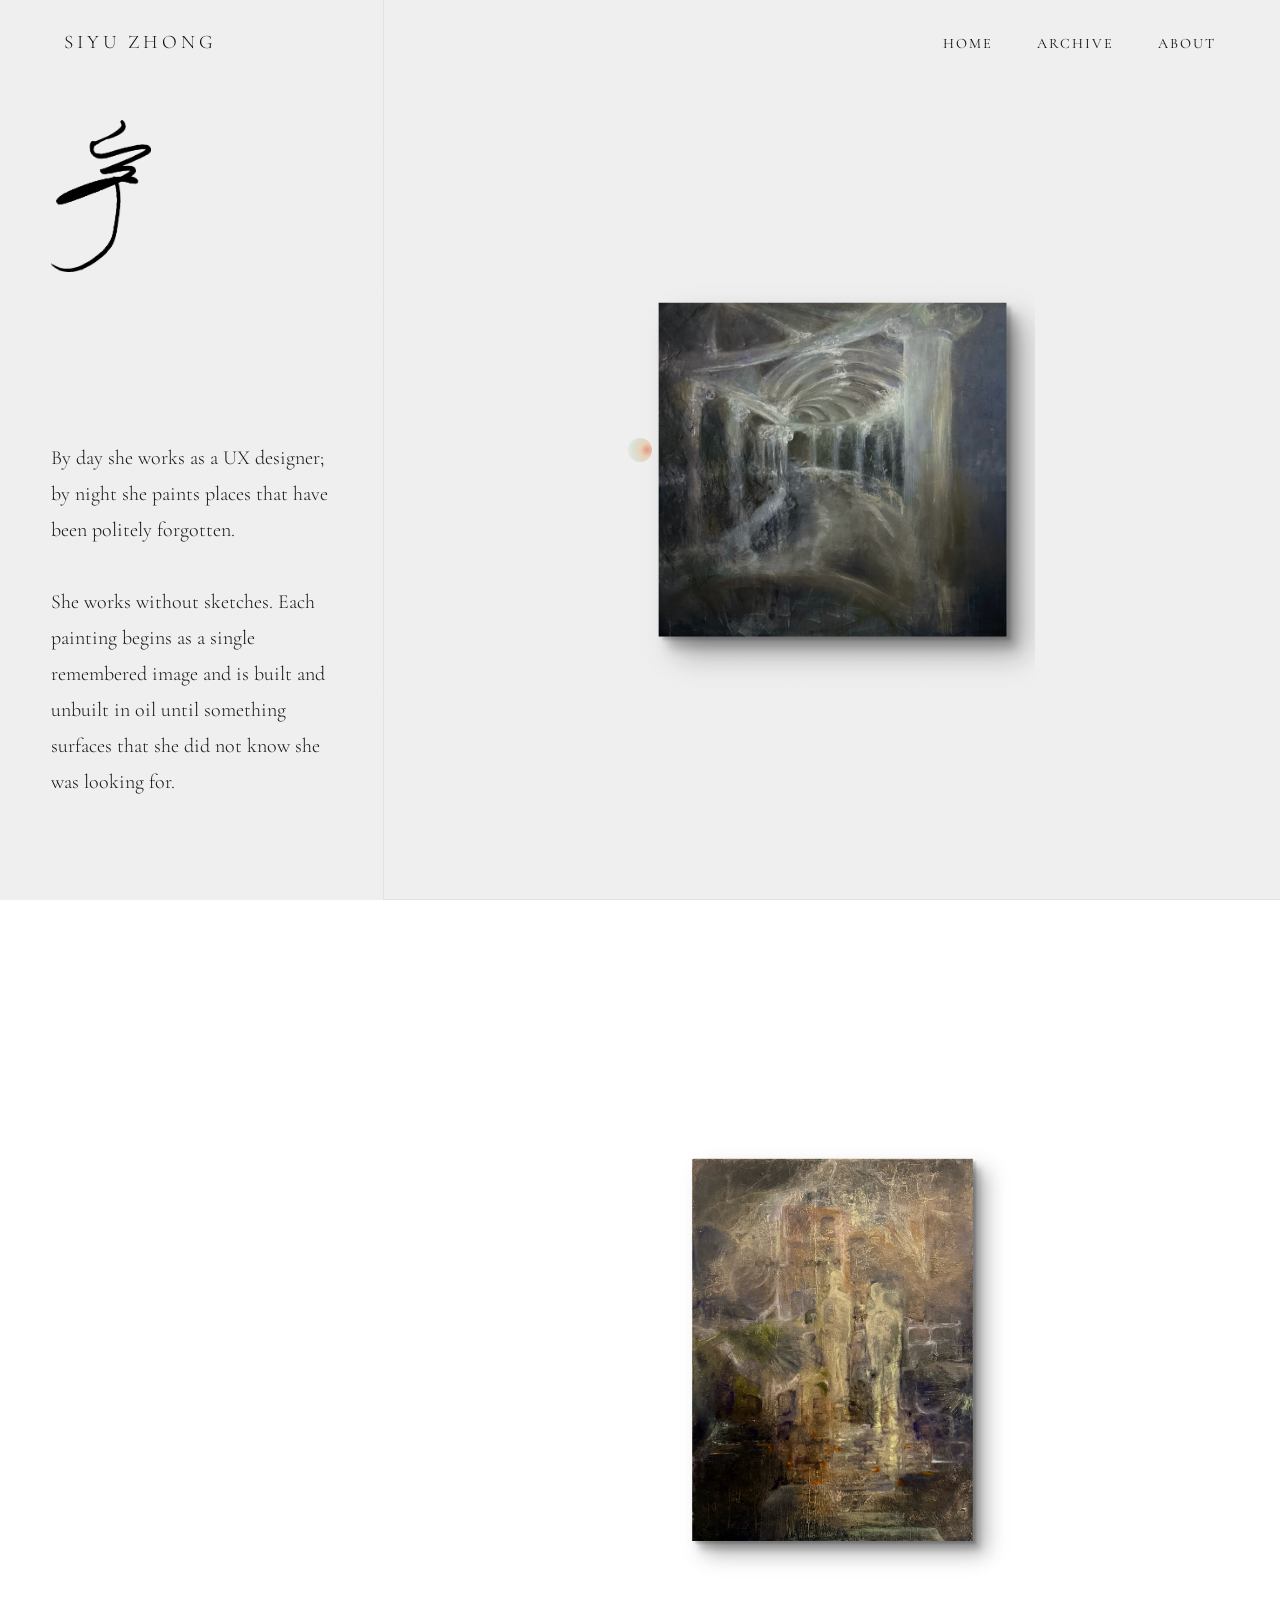
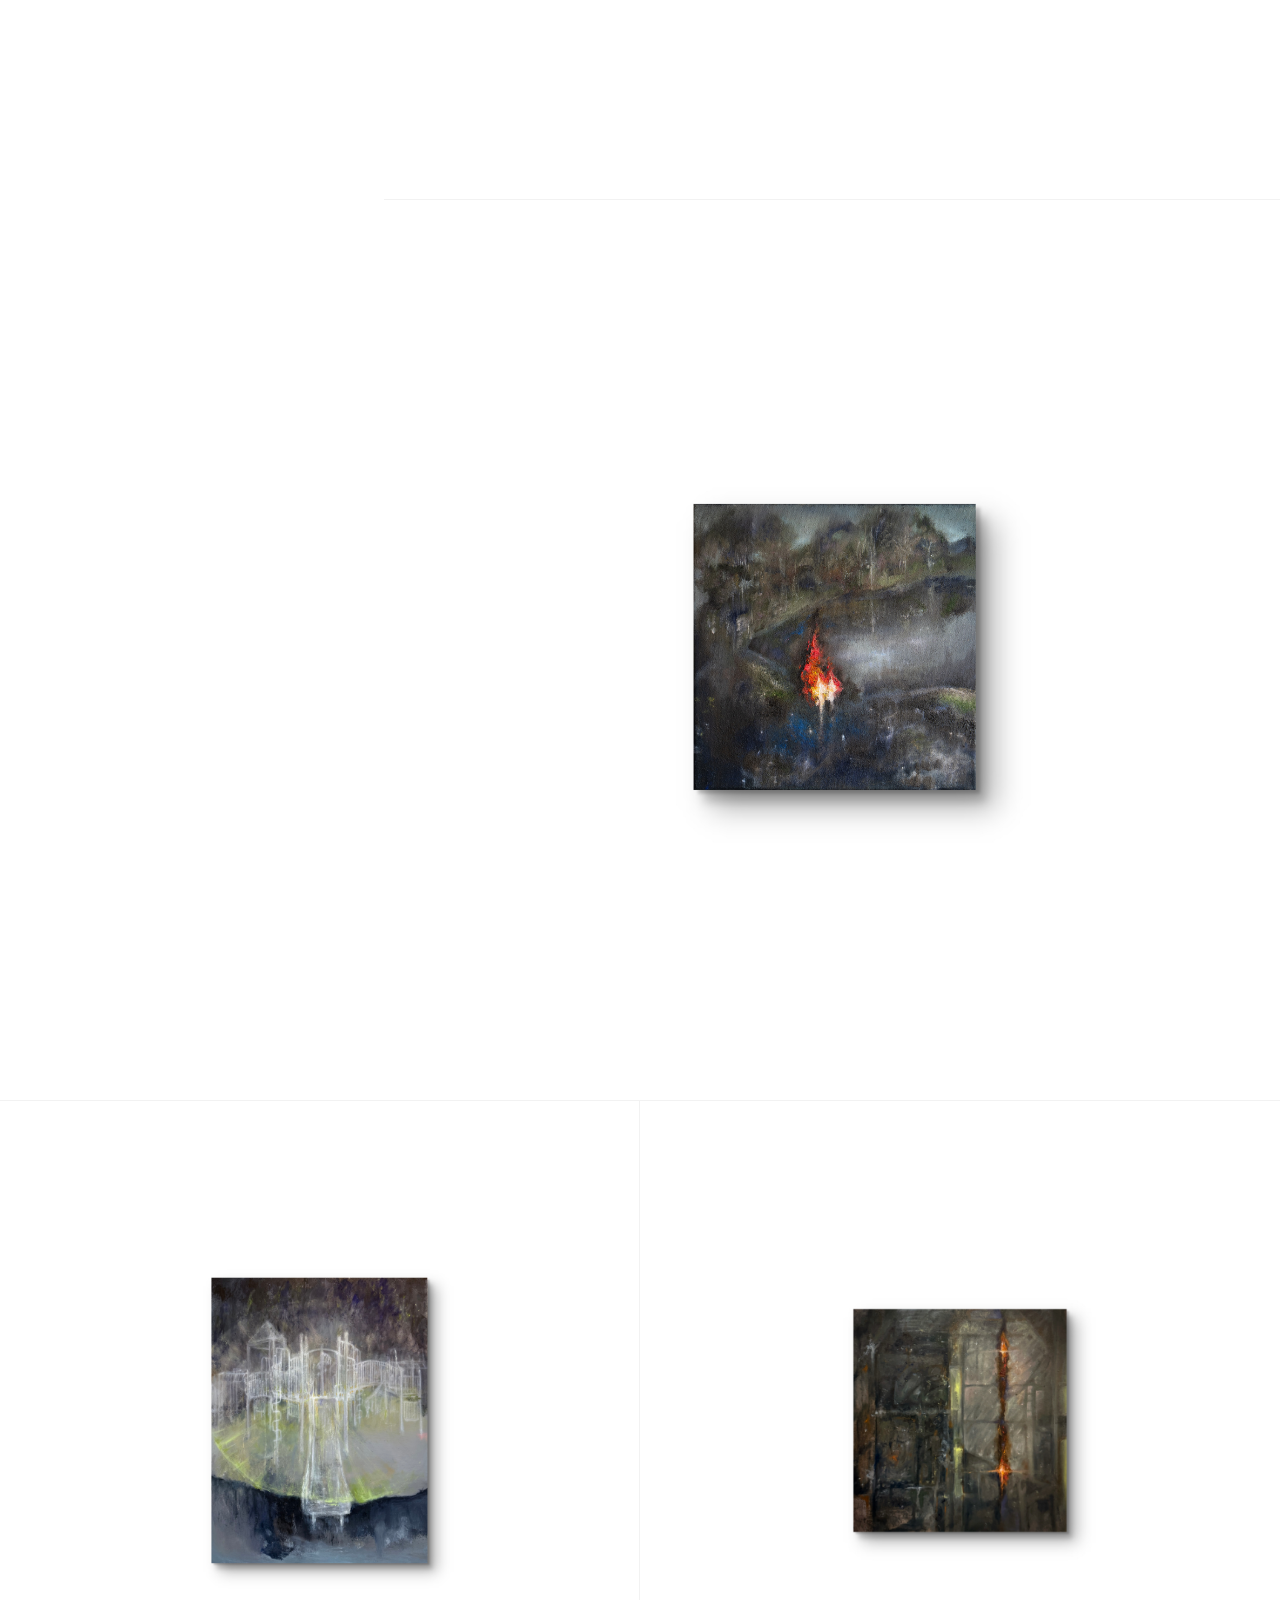
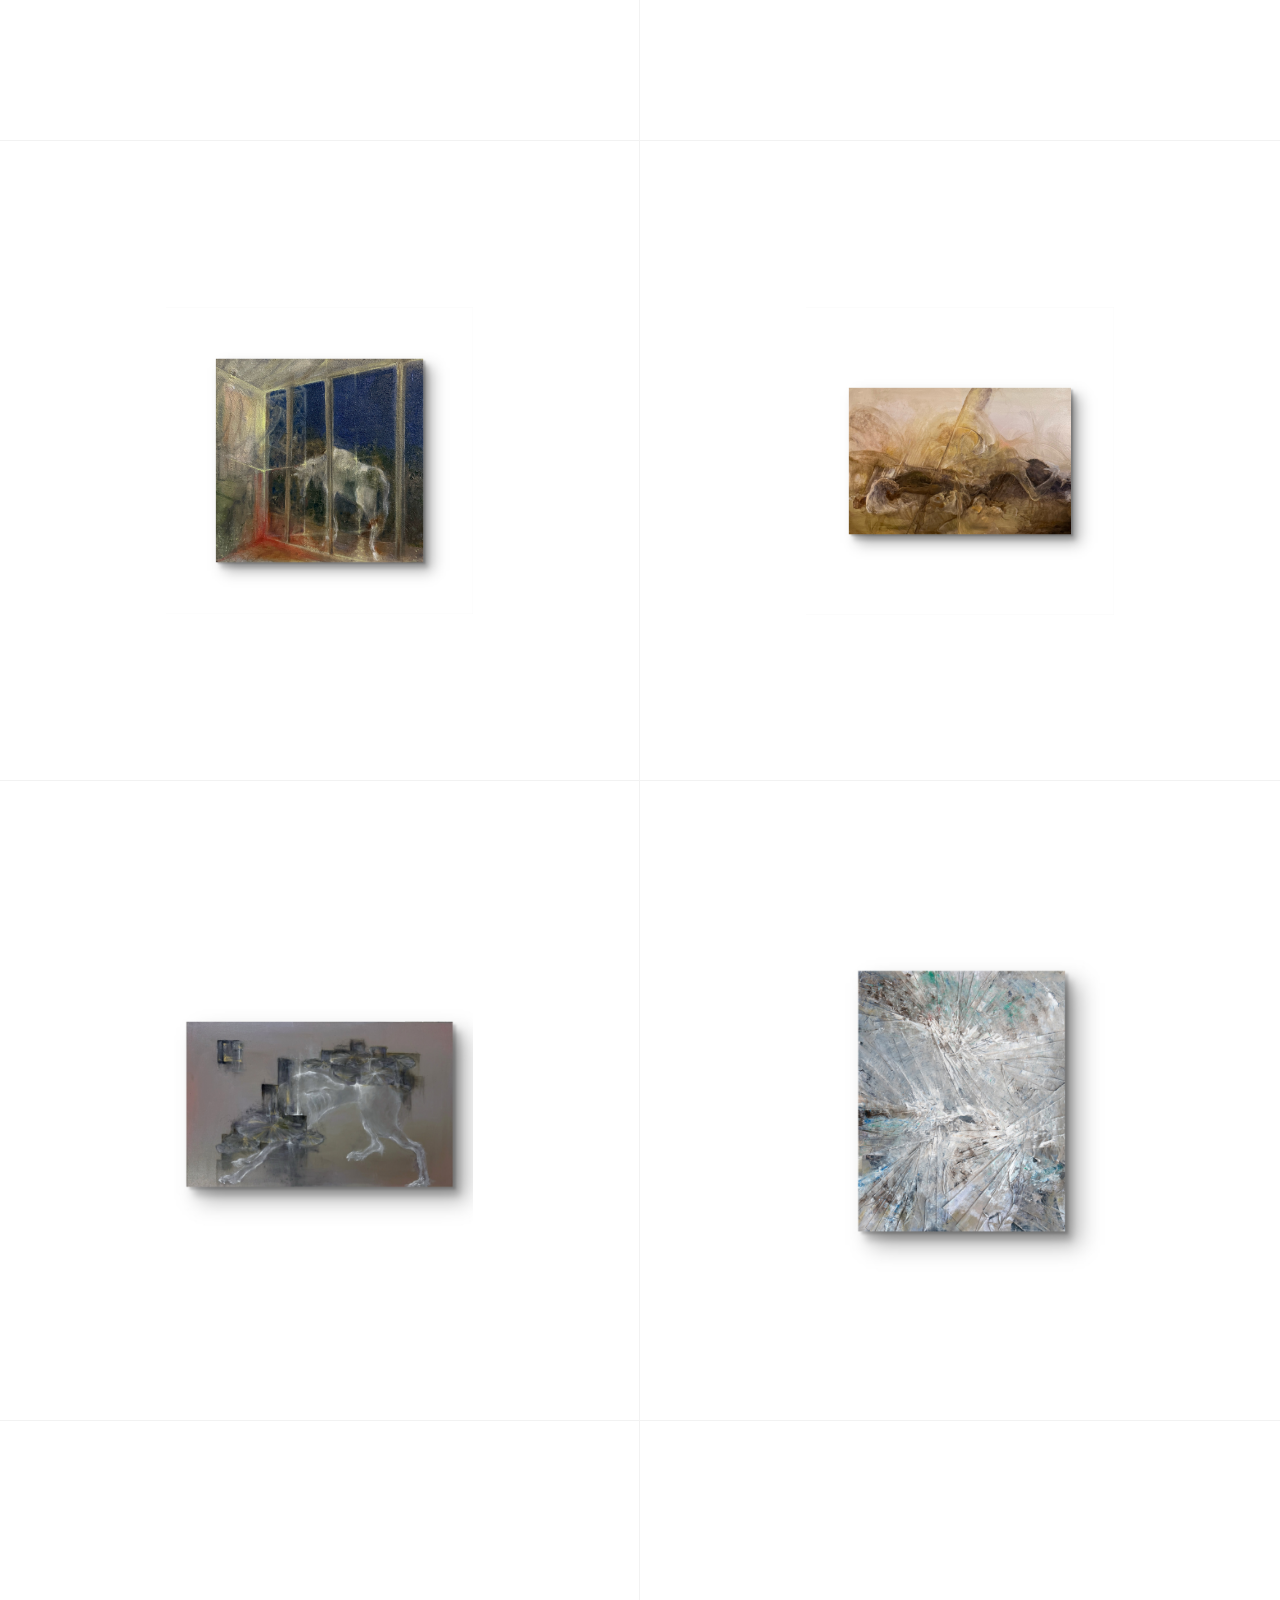
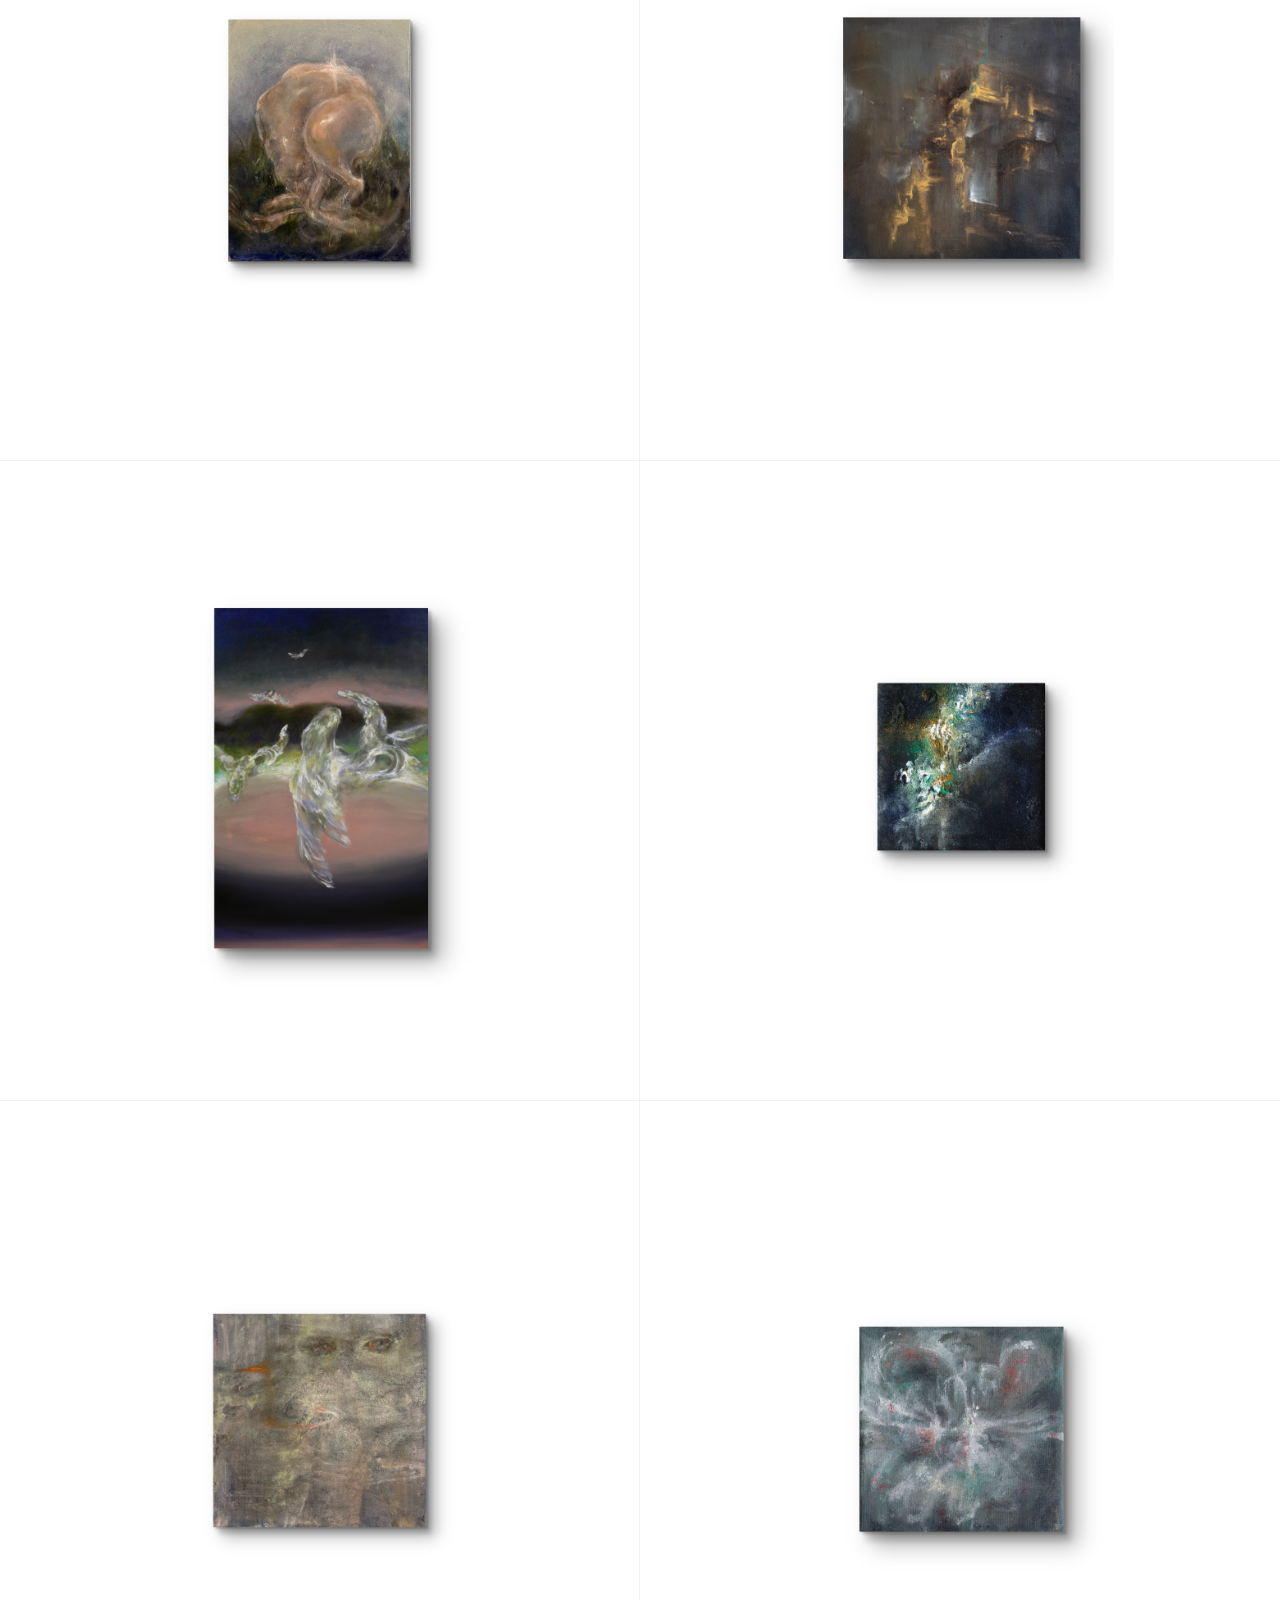
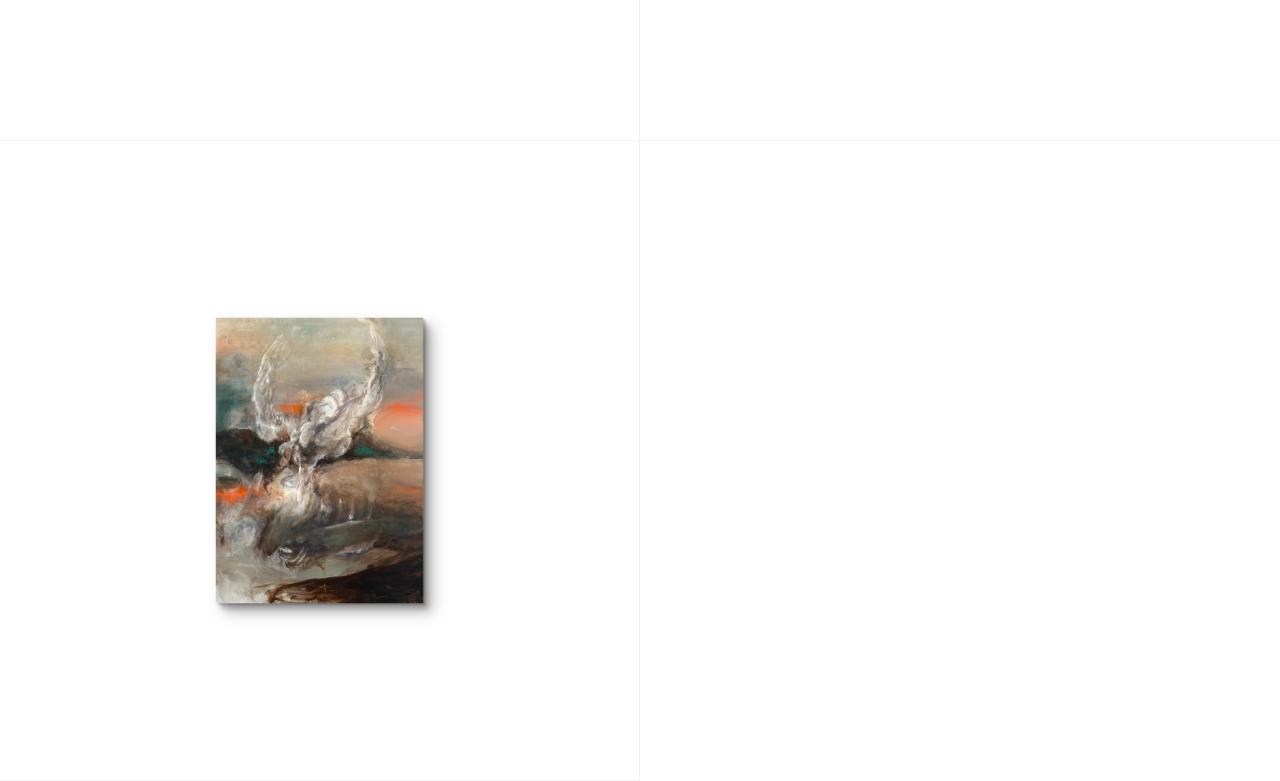
==== commit 068095ed: "Remove Bone & Iris and Pale Star artworks" ====
--- a/gallery.html
+++ b/gallery.html
@@ -96,15 +96,6 @@
         </div>
 
         <div class="grid-item artwork-trigger"
-            data-title="Bone & Iris" 
-            data-medium="Oil on Canvas" 
-            data-size="40 in x 15 in" 
-            data-year="2024">
-            <div class="image-wrapper"><img src="img/Zhong_Siyu_Bone_Iris_2024.jpg" alt="Bone & Iris"></div>
-            <span class="gallery-caption">Bone & Iris</span>
-        </div>
-        
-        <div class="grid-item artwork-trigger"
             data-title="New Death" 
             data-medium="Oil on Canvas" 
             data-size="72 in x 48 in" 
@@ -129,15 +120,6 @@
             data-year="2024">
             <div class="image-wrapper"><img src="img/Zhong_Siyu_Mud_Ice_2024.jpg" alt="Mud Ice"></div>
             <span class="gallery-caption">Mud Ice</span>
-        </div>
-
-        <div class="grid-item artwork-trigger"
-            data-title="Pale Star" 
-            data-medium="Oil on Canvas" 
-            data-size="TBD" 
-            data-year="2024">
-            <div class="image-wrapper"><img src="img/Zhong_Siyu_Pale_Star_2024.jpg" alt="Pale Star"></div>
-            <span class="gallery-caption">Pale Star</span>
         </div>
 
         <div class="grid-item artwork-trigger"
--- a/micro-interactions.css
+++ b/micro-interactions.css
@@ -192,195 +192,7 @@
     }
 }
 
-/* ========================================
-   3. CURATOR TOUR MODE STYLES
-   ======================================== */
-
-.curator-tour-container {
-    position: fixed;
-    bottom: 40px;
-    right: 40px;
-    z-index: 50;
-}
-
-.curator-toggle {
-    width: 60px;
-    height: 60px;
-    border-radius: 50%;
-    background: linear-gradient(135deg, rgba(139, 115, 85, 0.9), rgba(212, 165, 116, 0.8));
-    border: 2px solid rgba(255, 255, 255, 0.3);
-    backdrop-filter: blur(10px);
-    cursor: pointer;
-    display: flex;
-    align-items: center;
-    justify-content: center;
-    font-size: 1.5rem;
-    transition: all 0.3s cubic-bezier(0.25, 1, 0.5, 1);
-    box-shadow: 0 8px 32px rgba(0, 0, 0, 0.15);
-    color: white;
-}
-
-.curator-toggle:hover {
-    transform: scale(1.1) translateY(-5px);
-    background: linear-gradient(135deg, rgba(139, 115, 85, 1), rgba(212, 165, 116, 1));
-    box-shadow: 0 12px 48px rgba(0, 0, 0, 0.25);
-}
-
-.curator-toggle:active {
-    transform: scale(0.95);
-}
-
-.curator-icon {
-    display: inline-block;
-    animation: curatorPulse 3s ease-in-out infinite;
-}
-
-@keyframes curatorPulse {
-    0%, 100% { transform: scale(1); }
-    50% { transform: scale(1.1); }
-}
-
-.curator-panel {
-    position: absolute;
-    bottom: 80px;
-    right: 0;
-    width: 320px;
-    background: rgba(255, 255, 255, 0.95);
-    backdrop-filter: blur(20px);
-    border: 1px solid rgba(139, 115, 85, 0.2);
-    border-radius: 12px;
-    box-shadow: 0 16px 64px rgba(0, 0, 0, 0.12);
-    padding: 0;
-    animation: panelSlideIn 0.4s cubic-bezier(0.25, 1, 0.5, 1);
-}
-
-@keyframes panelSlideIn {
-    from {
-        opacity: 0;
-        transform: translateY(20px) scale(0.95);
-    }
-    to {
-        opacity: 1;
-        transform: translateY(0) scale(1);
-    }
-}
-
-.curator-header {
-    display: flex;
-    justify-content: space-between;
-    align-items: center;
-    padding: 20px;
-    border-bottom: 1px solid rgba(139, 115, 85, 0.1);
-}
-
-.curator-header h3 {
-    font-family: 'Cormorant Garamond', serif;
-    font-size: 1.1rem;
-    letter-spacing: 2px;
-    margin: 0;
-    color: #2C3E50;
-}
-
-.curator-close {
-    background: none;
-    border: none;
-    font-size: 1.5rem;
-    cursor: pointer;
-    color: #888;
-    transition: color 0.2s;
-}
-
-.curator-close:hover {
-    color: #333;
-}
-
-.curator-content {
-    padding: 20px;
-}
-
-.tour-narrative {
-    margin-bottom: 20px;
-    min-height: 60px;
-}
-
-.narrative-intro {
-    font-size: 0.9rem;
-    line-height: 1.6;
-    color: #555;
-    font-style: italic;
-    margin: 0;
-    opacity: 1;
-    transition: opacity 0.3s ease;
-}
-
-.narrative-intro.narrative-fade-in {
-    animation: narrativeFadeIn 0.6s cubic-bezier(0.25, 1, 0.5, 1);
-}
-
-@keyframes narrativeFadeIn {
-    0% {
-        opacity: 0;
-        transform: translateY(-5px);
-    }
-    100% {
-        opacity: 1;
-        transform: translateY(0);
-    }
-}
-
-.tour-controls {
-    display: flex;
-    flex-direction: column;
-    gap: 12px;
-}
-
-.tour-controls label {
-    display: flex;
-    align-items: center;
-    font-size: 0.85rem;
-    color: #666;
-    cursor: pointer;
-}
-
-.tour-controls input[type="checkbox"] {
-    margin-right: 8px;
-    cursor: pointer;
-}
-
-.tour-volume-slider {
-    width: 100%;
-    height: 4px;
-    border-radius: 2px;
-    background: linear-gradient(to right, rgba(139, 115, 85, 0.2), rgba(139, 115, 85, 0.4));
-    outline: none;
-    cursor: pointer;
-    -webkit-appearance: none;
-}
-
-.tour-volume-slider::-webkit-slider-thumb {
-    -webkit-appearance: none;
-    appearance: none;
-    width: 14px;
-    height: 14px;
-    border-radius: 50%;
-    background: rgba(139, 115, 85, 0.8);
-    cursor: pointer;
-    transition: background 0.2s;
-}
-
-.tour-volume-slider::-webkit-slider-thumb:hover {
-    background: rgba(139, 115, 85, 1);
-}
-
-.tour-volume-slider::-moz-range-thumb {
-    width: 14px;
-    height: 14px;
-    border-radius: 50%;
-    background: rgba(139, 115, 85, 0.8);
-    cursor: pointer;
-    border: none;
-}
-
+/* Curator tour styles removed per request */
 /* ========================================
    PAGE TRANSITION EFFECT
    ======================================== */
@@ -405,22 +217,7 @@
    ======================================== */
 
 @media (max-width: 768px) {
-    .curator-tour-container {
-        bottom: 20px;
-        right: 20px;
-    }
-
-    .curator-toggle {
-        width: 50px;
-        height: 50px;
-        font-size: 1.2rem;
-    }
-
-    .curator-panel {
-        width: 280px;
-        bottom: 70px;
-    }
-
+    /* Curator tour responsive rules removed */
     .palette-loader {
         width: 100px;
         height: 100px;
